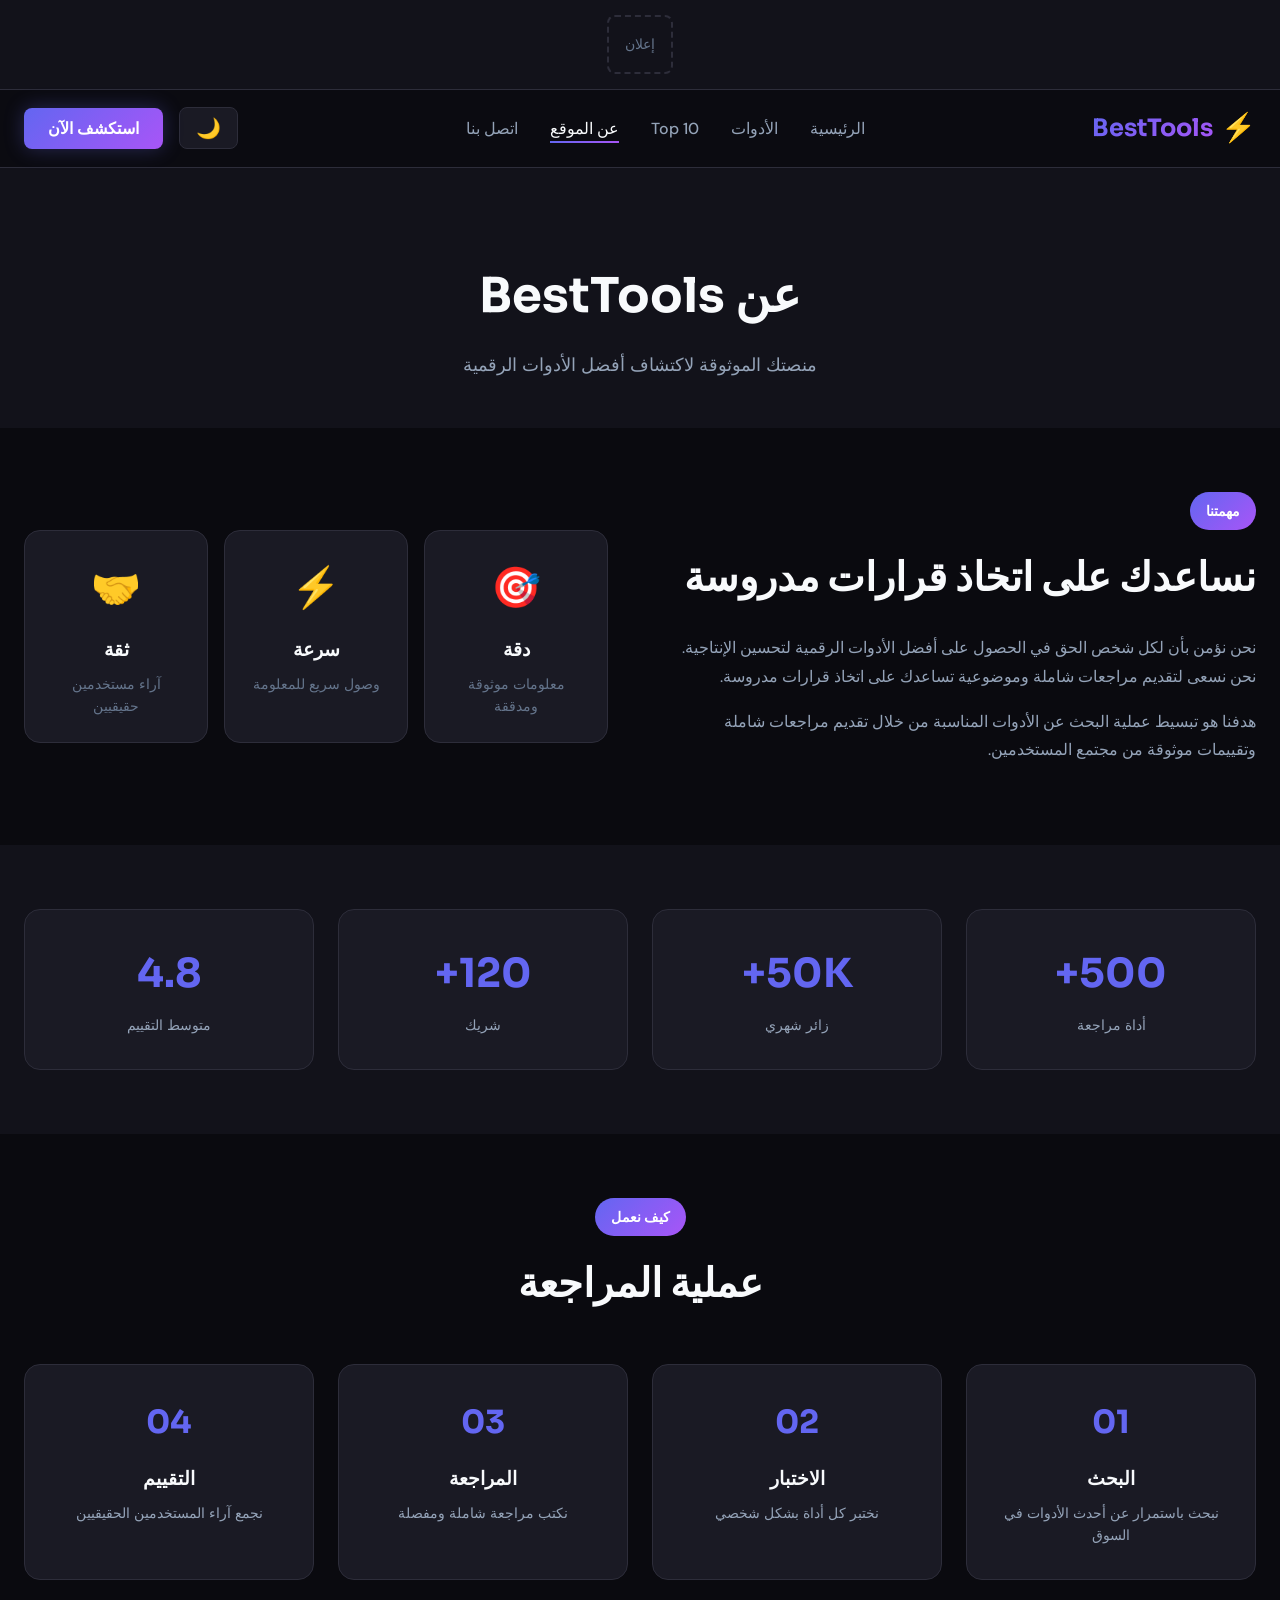
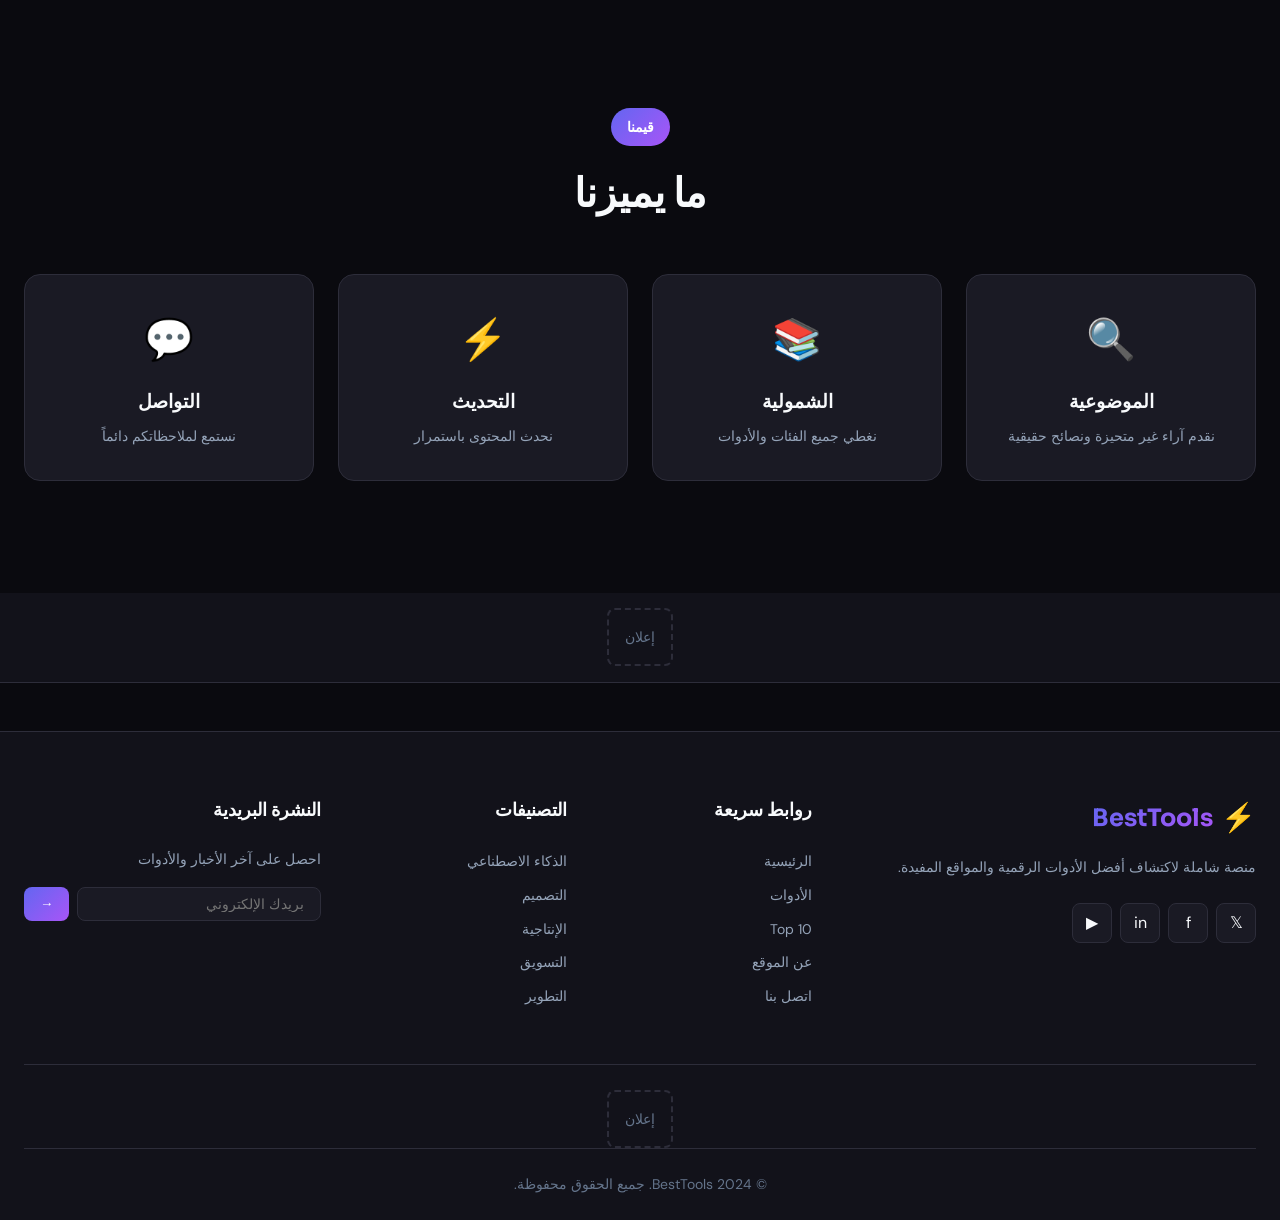
==== about.html @ 113d2a47 "Add files via upload" ====
<!DOCTYPE html>
<html lang="ar" dir="rtl">
<head>
    <meta charset="UTF-8">
    <meta name="viewport" content="width=device-width, initial-scale=1.0">
    <meta name="description" content="عن BestTools - منصتنا تساعدك على اكتشاف أفضل الأدوات الرقمية">
    <meta property="og:title" content="عن الموقع - BestTools">
    <meta property="og:description" content="تعرف على مهمتنا وكيف نساعدك في اختيار أفضل الأدوات">
    <meta property="og:type" content="website">
    <title>عن الموقع - BestTools</title>
    <link rel="preconnect" href="https://fonts.googleapis.com">
    <link rel="preconnect" href="https://fonts.gstatic.com" crossorigin>
    <link href="https://fonts.googleapis.com/css2?family=DM+Sans:wght@400;500;600;700&family=Sora:wght@400;500;600;700;800&display=swap" rel="stylesheet">
    <link rel="stylesheet" href="styles.css">
    <link rel="icon" href="data:image/svg+xml,<svg xmlns='http://www.w3.org/2000/svg' viewBox='0 0 100 100'><text y='.9em' font-size='90'>🛠️</text></svg>">
</head>
<body>
    <div class="ad-banner top-ad">
        <span class="ad-placeholder">إعلان</span>
    </div>

    <nav class="navbar" id="navbar">
        <div class="nav-container">
            <a href="index.html" class="logo">
                <span class="logo-icon">⚡</span>
                <span class="logo-text">BestTools</span>
            </a>
            
            <ul class="nav-links" id="navLinks">
                <li><a href="index.html" class="nav-link">الرئيسية</a></li>
                <li><a href="tools.html" class="nav-link">الأدوات</a></li>
                <li><a href="top10.html" class="nav-link">Top 10</a></li>
                <li><a href="about.html" class="nav-link active">عن الموقع</a></li>
                <li><a href="contact.html" class="nav-link">اتصل بنا</a></li>
            </ul>

            <div class="nav-actions">
                <button class="theme-toggle" id="themeToggle" aria-label="تبديل الوضع">
                    <span class="theme-icon">🌙</span>
                </button>
                <a href="tools.html" class="btn btn-primary nav-cta">استكشف الآن</a>
                <button class="mobile-menu-btn" id="mobileMenuBtn" aria-label="القائمة">
                    <span></span>
                    <span></span>
                    <span></span>
                </button>
            </div>
        </div>
    </nav>

    <main class="about-page">
        <section class="about-hero">
            <div class="container">
                <h1 class="page-title">عن BestTools</h1>
                <p class="page-desc">منصتك الموثوقة لاكتشاف أفضل الأدوات الرقمية</p>
            </div>
        </section>

        <section class="about-mission">
            <div class="container">
                <div class="mission-content">
                    <div class="mission-text fade-in">
                        <span class="section-tag">مهمتنا</span>
                        <h2>نساعدك على اتخاذ قرارات مدروسة</h2>
                        <p>نحن نؤمن بأن لكل شخص الحق في الحصول على أفضل الأدوات الرقمية لتحسين الإنتاجية. نحن نسعى لتقديم مراجعات شاملة وموضوعية تساعدك على اتخاذ قرارات مدروسة.</p>
                        <p>هدفنا هو تبسيط عملية البحث عن الأدوات المناسبة من خلال تقديم مراجعات شاملة وتقييمات موثوقة من مجتمع المستخدمين.</p>
                    </div>
                    <div class="mission-visual fade-in">
                        <div class="mission-card">
                            <div class="mission-icon">🎯</div>
                            <h3>دقة</h3>
                            <p>معلومات موثوقة ومدققة</p>
                        </div>
                        <div class="mission-card">
                            <div class="mission-icon">⚡</div>
                            <h3>سرعة</h3>
                            <p>وصول سريع للمعلومة</p>
                        </div>
                        <div class="mission-card">
                            <div class="mission-icon">🤝</div>
                            <h3>ثقة</h3>
                            <p>آراء مستخدمين حقيقيين</p>
                        </div>
                    </div>
                </div>
            </div>
        </section>

        <section class="about-stats">
            <div class="container">
                <div class="stats-grid">
                    <div class="stat-card fade-in">
                        <div class="stat-number">500+</div>
                        <div class="stat-label">أداة مراجعة</div>
                    </div>
                    <div class="stat-card fade-in">
                        <div class="stat-number">50K+</div>
                        <div class="stat-label">زائر شهري</div>
                    </div>
                    <div class="stat-card fade-in">
                        <div class="stat-number">120+</div>
                        <div class="stat-label">شريك</div>
                    </div>
                    <div class="stat-card fade-in">
                        <div class="stat-number">4.8</div>
                        <div class="stat-label">متوسط التقييم</div>
                    </div>
                </div>
            </div>
        </section>

        <section class="about-how">
            <div class="container">
                <div class="section-header">
                    <span class="section-tag">كيف نعمل</span>
                    <h2 class="section-title">عملية المراجعة</h2>
                </div>
                <div class="how-grid">
                    <div class="how-card fade-in">
                        <div class="step-number">01</div>
                        <h3>البحث</h3>
                        <p>نبحث باستمرار عن أحدث الأدوات في السوق</p>
                    </div>
                    <div class="how-card fade-in">
                        <div class="step-number">02</div>
                        <h3>الاختبار</h3>
                        <p>نختبر كل أداة بشكل شخصي</p>
                    </div>
                    <div class="how-card fade-in">
                        <div class="step-number">03</div>
                        <h3>المراجعة</h3>
                        <p>نكتب مراجعة شاملة ومفصلة</p>
                    </div>
                    <div class="how-card fade-in">
                        <div class="step-number">04</div>
                        <h3>التقييم</h3>
                        <p>نجمع آراء المستخدمين الحقيقيين</p>
                    </div>
                </div>
            </div>
        </section>

        <section class="about-values">
            <div class="container">
                <div class="section-header">
                    <span class="section-tag">قيمنا</span>
                    <h2 class="section-title">ما يميزنا</h2>
                </div>
                <div class="values-grid">
                    <div class="value-card fade-in">
                        <div class="value-icon">🔍</div>
                        <h3>الموضوعية</h3>
                        <p>نقدم آراء غير متحيزة ونصائح حقيقية</p>
                    </div>
                    <div class="value-card fade-in">
                        <div class="value-icon">📚</div>
                        <h3>الشمولية</h3>
                        <p>نغطي جميع الفئات والأدوات</p>
                    </div>
                    <div class="value-card fade-in">
                        <div class="value-icon">⚡</div>
                        <h3>التحديث</h3>
                        <p>نحدث المحتوى باستمرار</p>
                    </div>
                    <div class="value-card fade-in">
                        <div class="value-icon">💬</div>
                        <h3>التواصل</h3>
                        <p>نستمع لملاحظاتكم دائماً</p>
                    </div>
                </div>
            </div>
        </section>

        <div class="ad-banner middle-ad">
            <span class="ad-placeholder">إعلان</span>
        </div>
    </main>

    <footer class="footer">
        <div class="container">
            <div class="footer-grid">
                <div class="footer-col">
                    <a href="index.html" class="footer-logo">
                        <span class="logo-icon">⚡</span>
                        <span class="logo-text">BestTools</span>
                    </a>
                    <p class="footer-desc">منصة شاملة لاكتشاف أفضل الأدوات الرقمية والمواقع المفيدة.</p>
                    <div class="social-links">
                        <a href="#" class="social-link" aria-label="Twitter">𝕏</a>
                        <a href="#" class="social-link" aria-label="Facebook">f</a>
                        <a href="#" class="social-link" aria-label="LinkedIn">in</a>
                        <a href="#" class="social-link" aria-label="YouTube">▶</a>
                    </div>
                </div>
                <div class="footer-col">
                    <h4>روابط سريعة</h4>
                    <ul class="footer-links">
                        <li><a href="index.html">الرئيسية</a></li>
                        <li><a href="tools.html">الأدوات</a></li>
                        <li><a href="top10.html">Top 10</a></li>
                        <li><a href="about.html">عن الموقع</a></li>
                        <li><a href="contact.html">اتصل بنا</a></li>
                    </ul>
                </div>
                <div class="footer-col">
                    <h4>التصنيفات</h4>
                    <ul class="footer-links">
                        <li><a href="tools.html?category=ai">الذكاء الاصطناعي</a></li>
                        <li><a href="tools.html?category=design">التصميم</a></li>
                        <li><a href="tools.html?category=productivity">الإنتاجية</li>
                        <li><a href="tools.html?category=marketing">التسويق</a></li>
                        <li><a href="tools.html?category=development">التطوير</a></li>
                    </ul>
                </div>
                <div class="footer-col">
                    <h4>النشرة البريدية</h4>
                    <p class="footer-newsletter">احصل على آخر الأخبار والأدوات</p>
                    <form class="footer-form">
                        <input type="email" placeholder="بريدك الإلكتروني">
                        <button type="submit">→</button>
                    </form>
                </div>
            </div>
            <div class="footer-bottom">
                <div class="ad-banner footer-ad">
                    <span class="ad-placeholder">إعلان</span>
                </div>
                <p>© 2024 BestTools. جميع الحقوق محفوظة.</p>
            </div>
        </div>
    </footer>

    <script src="main.js"></script>
</body>
</html>
---- styles.css ----
/* ============================================
   BestTools - Professional CSS Styles
   Modern Dark/Light Mode Design
   ============================================ */

/* CSS Variables - Dark Mode (Default) */
:root {
    /* Colors */
    --bg-primary: #0a0a0f;
    --bg-secondary: #12121a;
    --bg-card: #1a1a24;
    --bg-card-hover: #22222e;
    --accent-primary: #6366f1;
    --accent-secondary: #818cf8;
    --accent-gradient: linear-gradient(135deg, #6366f1 0%, #a855f7 100%);
    --text-primary: #f8fafc;
    --text-secondary: #94a3b8;
    --text-muted: #64748b;
    --border-color: #2d2d3a;
    --success: #10b981;
    --warning: #f59e0b;
    --error: #ef4444;

    /* Shadows */
    --card-shadow: 0 4px 24px rgba(0, 0, 0, 0.3);
    --card-hover-shadow: 0 8px 32px rgba(99, 102, 241, 0.2);
    --glow: 0 0 20px rgba(99, 102, 241, 0.3);

    /* Typography */
    --font-heading: 'Sora', sans-serif;
    --font-body: 'DM Sans', sans-serif;

    /* Spacing */
    --space-xs: 4px;
    --space-sm: 8px;
    --space-md: 16px;
    --space-lg: 24px;
    --space-xl: 32px;
    --space-2xl: 48px;
    --space-3xl: 64px;

    /* Border Radius */
    --radius-sm: 8px;
    --radius-md: 12px;
    --radius-lg: 16px;
    --radius-xl: 20px;
    --radius-full: 50%;
}

/* Light Mode Variables */
[data-theme="light"] {
    --bg-primary: #ffffff;
    --bg-secondary: #f8fafc;
    --bg-card: #ffffff;
    --bg-card-hover: #f1f5f9;
    --text-primary: #0f172a;
    --text-secondary: #475569;
    --text-muted: #94a3b8;
    --border-color: #e2e8f0;
    --card-shadow: 0 4px 24px rgba(0, 0, 0, 0.08);
    --card-hover-shadow: 0 8px 32px rgba(99, 102, 241, 0.15);
}

/* Reset & Base */
*, *::before, *::after {
    box-sizing: border-box;
    margin: 0;
    padding: 0;
}

html {
    scroll-behavior: smooth;
}

body {
    font-family: var(--font-body);
    background-color: var(--bg-primary);
    color: var(--text-primary);
    line-height: 1.6;
    transition: background-color 0.3s ease, color 0.3s ease;
    overflow-x: hidden;
}

a {
    text-decoration: none;
    color: inherit;
}

ul {
    list-style: none;
}

img {
    max-width: 100%;
    height: auto;
    display: block;
}

/* Container */
.container {
    max-width: 1280px;
    margin: 0 auto;
    padding: 0 var(--space-lg);
}

/* Ad Banner Placeholder */
.ad-banner {
    background: var(--bg-secondary);
    border-bottom: 1px solid var(--border-color);
    display: flex;
    justify-content: center;
    align-items: center;
    min-height: 90px;
}

.ad-placeholder {
    color: var(--text-muted);
    font-size: 0.875rem;
    padding: var(--space-md);
    border: 2px dashed var(--border-color);
    border-radius: var(--radius-sm);
}

.top-ad {
    position: sticky;
    top: 0;
    z-index: 100;
}

.middle-ad {
    margin: var(--space-2xl) 0;
}

.footer-ad {
    margin-bottom: var(--space-lg);
    min-height: 60px;
}

/* ============================================
   Navigation
   ============================================ */
.navbar {
    position: fixed;
    top: 90px;
    left: 0;
    right: 0;
    z-index: 1000;
    background: rgba(10, 10, 15, 0.8);
    backdrop-filter: blur(12px);
    border-bottom: 1px solid var(--border-color);
    transition: all 0.3s ease;
}

[data-theme="light"] .navbar {
    background: rgba(255, 255, 255, 0.8);
}

.navbar.scrolled {
    top: 0;
    box-shadow: var(--card-shadow);
}

.nav-container {
    max-width: 1280px;
    margin: 0 auto;
    padding: var(--space-md) var(--space-lg);
    display: flex;
    justify-content: space-between;
    align-items: center;
}

.logo {
    display: flex;
    align-items: center;
    gap: var(--space-sm);
    font-family: var(--font-heading);
    font-weight: 700;
    font-size: 1.5rem;
}

.logo-icon {
    font-size: 1.75rem;
}

.logo-text {
    background: var(--accent-gradient);
    -webkit-background-clip: text;
    -webkit-text-fill-color: transparent;
    background-clip: text;
}

.nav-links {
    display: flex;
    gap: var(--space-xl);
}

.nav-link {
    font-weight: 500;
    color: var(--text-secondary);
    transition: color 0.3s ease;
    position: relative;
}

.nav-link::after {
    content: '';
    position: absolute;
    bottom: -4px;
    left: 0;
    width: 0;
    height: 2px;
    background: var(--accent-gradient);
    transition: width 0.3s ease;
}

.nav-link:hover,
.nav-link.active {
    color: var(--text-primary);
}

.nav-link:hover::after,
.nav-link.active::after {
    width: 100%;
}

.nav-actions {
    display: flex;
    align-items: center;
    gap: var(--space-md);
}

.theme-toggle {
    background: var(--bg-card);
    border: 1px solid var(--border-color);
    border-radius: var(--radius-sm);
    padding: var(--space-sm) var(--space-md);
    cursor: pointer;
    font-size: 1.25rem;
    transition: all 0.3s ease;
}

.theme-toggle:hover {
    background: var(--bg-card-hover);
    transform: scale(1.05);
}

.mobile-menu-btn {
    display: none;
    flex-direction: column;
    gap: 5px;
    background: none;
    border: none;
    cursor: pointer;
    padding: var(--space-sm);
}

.mobile-menu-btn span {
    width: 24px;
    height: 2px;
    background: var(--text-primary);
    transition: all 0.3s ease;
}

/* ============================================
   Buttons
   ============================================ */
.btn {
    display: inline-flex;
    align-items: center;
    justify-content: center;
    gap: var(--space-sm);
    padding: var(--space-md) var(--space-lg);
    border-radius: var(--radius-sm);
    font-weight: 600;
    font-family: var(--font-body);
    cursor: pointer;
    transition: all 0.3s ease;
    border: none;
    font-size: 1rem;
}

.btn-primary {
    background: var(--accent-gradient);
    color: white;
    box-shadow: var(--glow);
}

.btn-primary:hover {
    transform: translateY(-2px);
    filter: brightness(1.1);
}

.btn-outline {
    background: transparent;
    border: 2px solid var(--accent-primary);
    color: var(--accent-primary);
}

.btn-outline:hover {
    background: var(--accent-primary);
    color: white;
}

.btn-large {
    padding: var(--space-md) var(--space-2xl);
    font-size: 1.125rem;
}

.nav-cta {
    padding: var(--space-sm) var(--space-lg);
}

/* ============================================
   Hero Section
   ============================================ */
.hero {
    padding: calc(140px + var(--space-3xl)) 0 var(--space-3xl);
    position: relative;
    overflow: hidden;
}

.hero-bg {
    position: absolute;
    inset: 0;
    overflow: hidden;
    z-index: -1;
}

.hero-shape {
    position: absolute;
    border-radius: 50%;
    filter: blur(80px);
    opacity: 0.5;
    animation: float 20s ease-in-out infinite;
}

.shape-1 {
    width: 400px;
    height: 400px;
    background: var(--accent-primary);
    top: -100px;
    right: 10%;
    animation-delay: 0s;
}

.shape-2 {
    width: 300px;
    height: 300px;
    background: #a855f7;
    bottom: -50px;
    left: 20%;
    animation-delay: -5s;
}

.shape-3 {
    width: 250px;
    height: 250px;
    background: #06b6d4;
    top: 50%;
    right: 30%;
    animation-delay: -10s;
}

@keyframes float {
    0%, 100% { transform: translate(0, 0) scale(1); }
    25% { transform: translate(30px, -30px) scale(1.05); }
    50% { transform: translate(-20px, 20px) scale(0.95); }
    75% { transform: translate(20px, 30px) scale(1.02); }
}

.hero .container {
    display: grid;
    grid-template-columns: 1fr 1fr;
    gap: var(--space-3xl);
    align-items: center;
}

.hero-content {
    animation: fadeInUp 0.8s ease-out;
}

@keyframes fadeInUp {
    from {
        opacity: 0;
        transform: translateY(30px);
    }
    to {
        opacity: 1;
        transform: translateY(0);
    }
}

.hero-title {
    font-family: var(--font-heading);
    font-size: 3.5rem;
    font-weight: 800;
    line-height: 1.2;
    margin-bottom: var(--space-lg);
}

.gradient-text {
    background: var(--accent-gradient);
    -webkit-background-clip: text;
    -webkit-text-fill-color: transparent;
    background-clip: text;
}

.hero-desc {
    font-size: 1.25rem;
    color: var(--text-secondary);
    margin-bottom: var(--space-xl);
    max-width: 500px;
}

.hero-search {
    display: flex;
    gap: var(--space-sm);
    margin-bottom: var(--space-xl);
}

.search-input {
    flex: 1;
    padding: var(--space-md) var(--space-lg);
    border-radius: var(--radius-sm);
    border: 2px solid var(--border-color);
    background: var(--bg-card);
    color: var(--text-primary);
    font-size: 1rem;
    font-family: var(--font-body);
    transition: border-color 0.3s ease;
}

.search-input:focus {
    outline: none;
    border-color: var(--accent-primary);
}

.search-input::placeholder {
    color: var(--text-muted);
}

.search-btn {
    padding: var(--space-md) var(--space-lg);
    background: var(--accent-gradient);
    border: none;
    border-radius: var(--radius-sm);
    color: white;
    cursor: pointer;
    transition: all 0.3s ease;
}

.search-btn:hover {
    transform: scale(1.05);
    filter: brightness(1.1);
}

.hero-stats {
    display: flex;
    gap: var(--space-2xl);
}

.stat {
    text-align: center;
}

.stat-number {
    display: block;
    font-family: var(--font-heading);
    font-size: 2rem;
    font-weight: 700;
    color: var(--accent-primary);
}

.stat-label {
    font-size: 0.875rem;
    color: var(--text-muted);
}

.hero-visual {
    display: flex;
    flex-direction: column;
    gap: var(--space-lg);
    animation: fadeInUp 0.8s ease-out 0.2s both;
}

.hero-card {
    display: flex;
    align-items: center;
    gap: var(--space-lg);
    padding: var(--space-lg);
    background: var(--bg-card);
    border: 1px solid var(--border-color);
    border-radius: var(--radius-lg);
    transition: all 0.3s ease;
    cursor: pointer;
}

.hero-card:hover {
    transform: translateX(-10px);
    border-color: var(--accent-primary);
    box-shadow: var(--card-hover-shadow);
}

.hero-card-icon {
    font-size: 2.5rem;
    width: 60px;
    height: 60px;
    display: flex;
    align-items: center;
    justify-content: center;
    background: var(--accent-gradient);
    border-radius: var(--radius-md);
}

.hero-card-text h3 {
    font-family: var(--font-heading);
    font-size: 1.25rem;
    margin-bottom: var(--space-xs);
}

.hero-card-text p {
    color: var(--text-muted);
    font-size: 0.875rem;
}

.card-2 { margin-right: var(--space-2xl); }
.card-3 { margin-right: var(--space-xl); }

/* ============================================
   Sections
   ============================================ */
.section {
    padding: var(--space-3xl) 0;
}

.section-header {
    text-align: center;
    margin-bottom: var(--space-2xl);
}

.section-tag {
    display: inline-block;
    padding: var(--space-sm) var(--space-md);
    background: var(--accent-gradient);
    color: white;
    font-size: 0.875rem;
    font-weight: 600;
    border-radius: var(--radius-xl);
    margin-bottom: var(--space-md);
}

.section-title {
    font-family: var(--font-heading);
    font-size: 2.5rem;
    font-weight: 700;
    margin-bottom: var(--space-md);
}

.section-desc {
    color: var(--text-secondary);
    font-size: 1.125rem;
    max-width: 600px;
    margin: 0 auto;
}

.section-cta {
    text-align: center;
    margin-top: var(--space-2xl);
}

/* ============================================
   Tools Grid
   ============================================ */
.tools-grid {
    display: grid;
    grid-template-columns: repeat(auto-fill, minmax(320px, 1fr));
    gap: var(--space-lg);
}

.tool-card {
    background: var(--bg-card);
    border: 1px solid var(--border-color);
    border-radius: var(--radius-lg);
    overflow: hidden;
    transition: all 0.3s ease;
    cursor: pointer;
    position: relative;
}

.tool-card::before {
    content: '';
    position: absolute;
    inset: 0;
    background: var(--accent-gradient);
    opacity: 0;
    transition: opacity 0.3s ease;
    z-index: 0;
}

.tool-card:hover {
    transform: translateY(-8px);
    border-color: var(--accent-primary);
    box-shadow: var(--card-hover-shadow);
}

.tool-card:hover::before {
    opacity: 0.05;
}

.tool-card-image {
    height: 180px;
    background: var(--bg-secondary);
    display: flex;
    align-items: center;
    justify-content: center;
    position: relative;
    z-index: 1;
    overflow: hidden;
}

.tool-card-image img {
    width: 100%;
    height: 100%;
    object-fit: cover;
    transition: transform 0.3s ease;
}

.tool-card:hover .tool-card-image img {
    transform: scale(1.05);
}

.tool-card-icon {
    font-size: 4rem;
}

.tool-card-content {
    padding: var(--space-lg);
    position: relative;
    z-index: 1;
}

.tool-card-category {
    display: inline-block;
    padding: var(--space-xs) var(--space-sm);
    background: var(--bg-secondary);
    color: var(--accent-secondary);
    font-size: 0.75rem;
    font-weight: 600;
    border-radius: var(--radius-xl);
    margin-bottom: var(--space-sm);
}

.tool-card-title {
    font-family: var(--font-heading);
    font-size: 1.25rem;
    font-weight: 600;
    margin-bottom: var(--space-sm);
}

.tool-card-desc {
    color: var(--text-secondary);
    font-size: 0.875rem;
    margin-bottom: var(--space-md);
    display: -webkit-box;
    -webkit-line-clamp: 2;
    -webkit-box-orient: vertical;
    overflow: hidden;
}

.tool-card-footer {
    display: flex;
    justify-content: space-between;
    align-items: center;
}

.tool-card-rating {
    display: flex;
    align-items: center;
    gap: var(--space-xs);
}

.stars {
    color: #fbbf24;
    font-size: 0.875rem;
}

.rating-value {
    font-weight: 600;
    color: var(--text-primary);
}

.rating-count {
    color: var(--text-muted);
    font-size: 0.75rem;
}

.tool-card-btn {
    padding: var(--space-sm) var(--space-lg);
    background: var(--accent-gradient);
    color: white;
    border: none;
    border-radius: var(--radius-sm);
    font-weight: 600;
    font-size: 0.875rem;
    cursor: pointer;
    transition: all 0.3s ease;
}

.tool-card-btn:hover {
    transform: scale(1.05);
    filter: brightness(1.1);
}

/* ============================================
   Categories Section
   ============================================ */
.categories-section {
    background: var(--bg-secondary);
}

.categories-grid {
    display: grid;
    grid-template-columns: repeat(auto-fit, minmax(180px, 1fr));
    gap: var(--space-lg);
}

.category-card {
    background: var(--bg-card);
    border: 1px solid var(--border-color);
    border-radius: var(--radius-lg);
    padding: var(--space-xl);
    text-align: center;
    transition: all 0.3s ease;
    cursor: pointer;
}

.category-card:hover {
    transform: translateY(-5px);
    border-color: var(--accent-primary);
    box-shadow: var(--card-hover-shadow);
}

.category-icon {
    font-size: 2.5rem;
    margin-bottom: var(--space-md);
}

.category-card h3 {
    font-family: var(--font-heading);
    font-size: 1.125rem;
    margin-bottom: var(--space-sm);
}

.category-count {
    color: var(--text-muted);
    font-size: 0.875rem;
}

/* ============================================
   Why Section
   ============================================ */
.why-grid {
    display: grid;
    grid-template-columns: repeat(auto-fit, minmax(250px, 1fr));
    gap: var(--space-lg);
}

.why-card {
    background: var(--bg-card);
    border: 1px solid var(--border-color);
    border-radius: var(--radius-lg);
    padding: var(--space-xl);
    text-align: center;
    transition: all 0.3s ease;
}

.why-card:hover {
    transform: translateY(-5px);
    border-color: var(--accent-primary);
}

.why-icon {
    font-size: 3rem;
    margin-bottom: var(--space-md);
}

.why-card h3 {
    font-family: var(--font-heading);
    font-size: 1.25rem;
    margin-bottom: var(--space-sm);
}

.why-card p {
    color: var(--text-secondary);
    font-size: 0.875rem;
}

/* ============================================
   Newsletter
   ============================================ */
.newsletter-section {
    background: var(--bg-secondary);
}

.newsletter-box {
    background: var(--accent-gradient);
    border-radius: var(--radius-lg);
    padding: var(--space-2xl);
    display: flex;
    justify-content: space-between;
    align-items: center;
    gap: var(--space-xl);
}

.newsletter-content h2 {
    font-family: var(--font-heading);
    font-size: 1.75rem;
    margin-bottom: var(--space-sm);
}

.newsletter-content p {
    opacity: 0.9;
}

.newsletter-form {
    display: flex;
    gap: var(--space-sm);
}

.newsletter-form input {
    padding: var(--space-md) var(--space-lg);
    border: none;
    border-radius: var(--radius-sm);
    background: white;
    color: var(--text-primary);
    font-size: 1rem;
    min-width: 250px;
}

.newsletter-form .btn-primary {
    background: var(--bg-primary);
    color: var(--text-primary);
}

/* ============================================
   Footer
   ============================================ */
.footer {
    background: var(--bg-secondary);
    padding: var(--space-3xl) 0 var(--space-lg);
    border-top: 1px solid var(--border-color);
}

.footer-grid {
    display: grid;
    grid-template-columns: 2fr 1fr 1fr 1.5fr;
    gap: var(--space-2xl);
    margin-bottom: var(--space-2xl);
}

.footer-logo {
    display: flex;
    align-items: center;
    gap: var(--space-sm);
    font-family: var(--font-heading);
    font-weight: 700;
    font-size: 1.5rem;
    margin-bottom: var(--space-md);
}

.footer-desc {
    color: var(--text-secondary);
    font-size: 0.875rem;
    margin-bottom: var(--space-lg);
}

.social-links {
    display: flex;
    gap: var(--space-sm);
}

.social-link {
    width: 40px;
    height: 40px;
    display: flex;
    align-items: center;
    justify-content: center;
    background: var(--bg-card);
    border: 1px solid var(--border-color);
    border-radius: var(--radius-sm);
    font-size: 1rem;
    transition: all 0.3s ease;
}

.social-link:hover {
    background: var(--accent-primary);
    border-color: var(--accent-primary);
    color: white;
}

.footer-col h4 {
    font-family: var(--font-heading);
    font-size: 1.125rem;
    margin-bottom: var(--space-lg);
}

.footer-links li {
    margin-bottom: var(--space-sm);
}

.footer-links a {
    color: var(--text-secondary);
    font-size: 0.875rem;
    transition: color 0.3s ease;
}

.footer-links a:hover {
    color: var(--accent-primary);
}

.footer-newsletter {
    color: var(--text-secondary);
    font-size: 0.875rem;
    margin-bottom: var(--space-md);
}

.footer-form {
    display: flex;
    gap: var(--space-sm);
}

.footer-form input {
    flex: 1;
    padding: var(--space-sm) var(--space-md);
    background: var(--bg-card);
    border: 1px solid var(--border-color);
    border-radius: var(--radius-sm);
    color: var(--text-primary);
    font-size: 0.875rem;
}

.footer-form button {
    padding: var(--space-sm) var(--space-md);
    background: var(--accent-gradient);
    border: none;
    border-radius: var(--radius-sm);
    color: white;
    cursor: pointer;
    transition: all 0.3s ease;
}

.footer-form button:hover {
    transform: scale(1.05);
}

.footer-bottom {
    text-align: center;
    padding-top: var(--space-lg);
    border-top: 1px solid var(--border-color);
}

.footer-bottom p {
    color: var(--text-muted);
    font-size: 0.875rem;
}

/* ============================================
   Page Header
   ============================================ */
.page-header-section {
    padding: calc(140px + var(--space-2xl)) 0 var(--space-2xl);
    text-align: center;
    background: var(--bg-secondary);
}

.page-title {
    font-family: var(--font-heading);
    font-size: 3rem;
    font-weight: 700;
    margin-bottom: var(--space-md);
}

.page-desc {
    color: var(--text-secondary);
    font-size: 1.125rem;
    max-width: 600px;
    margin: 0 auto;
}

/* ============================================
   Tools Page
   ============================================ */
.tools-page-section {
    padding: var(--space-2xl) 0;
}

.tools-filter-bar {
    display: flex;
    justify-content: space-between;
    align-items: center;
    gap: var(--space-lg);
    margin-bottom: var(--space-xl);
    flex-wrap: wrap;
}

.category-tabs {
    display: flex;
    gap: var(--space-sm);
    flex-wrap: wrap;
}

.category-tab {
    padding: var(--space-sm) var(--space-md);
    background: var(--bg-card);
    border: 1px solid var(--border-color);
    border-radius: var(--radius-xl);
    color: var(--text-secondary);
    cursor: pointer;
    transition: all 0.3s ease;
    font-size: 0.875rem;
}

.category-tab:hover,
.category-tab.active {
    background: var(--accent-gradient);
    border-color: transparent;
    color: white;
}

.search-box {
    display: flex;
    gap: var(--space-sm);
}

.search-box .search-input {
    min-width: 250px;
}

.tools-count {
    margin-bottom: var(--space-lg);
    color: var(--text-muted);
    font-size: 0.875rem;
}

.load-more-container {
    text-align: center;
    margin-top: var(--space-2xl);
}

/* ============================================
   Tool Detail Page
   ============================================ */
.tool-detail-page {
    padding: calc(120px + var(--space-xl)) 0 var(--space-2xl);
}

.breadcrumb {
    display: flex;
    align-items: center;
    gap: var(--space-sm);
    margin-bottom: var(--space-xl);
    font-size: 0.875rem;
}

.breadcrumb a {
    color: var(--text-muted);
    transition: color 0.3s ease;
}

.breadcrumb a:hover {
    color: var(--accent-primary);
}

.breadcrumb span {
    color: var(--text-muted);
}

.breadcrumb .current {
    color: var(--text-primary);
}

.tool-hero {
    display: grid;
    grid-template-columns: auto 1fr;
    gap: var(--space-2xl);
    align-items: center;
    margin-bottom: var(--space-2xl);
}

.tool-logo-section {
    text-align: center;
}

.tool-logo {
    width: 150px;
    height: 150px;
    background: var(--bg-card);
    border: 1px solid var(--border-color);
    border-radius: var(--radius-lg);
    display: flex;
    align-items: center;
    justify-content: center;
    margin-bottom: var(--space-md);
    padding: var(--space-lg);
}

.tool-logo img {
    width: 100px;
    height: 100px;
    object-fit: contain;
}

.tool-category-tag {
    display: inline-block;
    padding: var(--space-sm) var(--space-md);
    background: var(--bg-card);
    border-radius: var(--radius-xl);
    font-size: 0.875rem;
}

.tool-info .tool-title {
    font-family: var(--font-heading);
    font-size: 2.5rem;
    font-weight: 700;
    margin-bottom: var(--space-md);
}

.tool-short-desc {
    color: var(--text-secondary);
    font-size: 1.125rem;
    margin-bottom: var(--space-lg);
}

.tool-meta {
    display: flex;
    gap: var(--space-xl);
    align-items: center;
    margin-bottom: var(--space-xl);
}

.tool-rating {
    display: flex;
    align-items: center;
    gap: var(--space-sm);
}

.rating-value {
    font-weight: 700;
    font-size: 1.125rem;
}

.tool-pricing {
    display: flex;
    gap: var(--space-md);
}

.price-free {
    color: var(--success);
    font-weight: 600;
}

.price-pro {
    color: var(--accent-primary);
    font-weight: 600;
}

.tool-cta {
    display: inline-flex;
    gap: var(--space-sm);
}

.tool-content {
    display: grid;
    grid-template-columns: 1fr 300px;
    gap: var(--space-2xl);
}

.content-main section {
    margin-bottom: var(--space-2xl);
}

.content-main h2 {
    font-family: var(--font-heading);
    font-size: 1.75rem;
    margin-bottom: var(--space-lg);
}

.content-main p {
    color: var(--text-secondary);
    line-height: 1.8;
    margin-bottom: var(--space-md);
}

.features-list,
.cons-list {
    display: grid;
    gap: var(--space-md);
}

.features-list li,
.cons-list li {
    padding: var(--space-md);
    background: var(--bg-card);
    border-radius: var(--radius-sm);
    font-size: 1rem;
}

.pricing-cards {
    display: grid;
    grid-template-columns: repeat(auto-fit, minmax(200px, 1fr));
    gap: var(--space-lg);
}

.pricing-card {
    background: var(--bg-card);
    border: 1px solid var(--border-color);
    border-radius: var(--radius-lg);
    padding: var(--space-xl);
    text-align: center;
    position: relative;
}

.pricing-card.featured {
    border-color: var(--accent-primary);
    transform: scale(1.05);
}

.popular-badge {
    position: absolute;
    top: -12px;
    left: 50%;
    transform: translateX(-50%);
    padding: var(--space-xs) var(--space-md);
    background: var(--accent-gradient);
    color: white;
    font-size: 0.75rem;
    font-weight: 600;
    border-radius: var(--radius-xl);
}

.pricing-card h3 {
    font-family: var(--font-heading);
    font-size: 1.25rem;
    margin-bottom: var(--space-md);
}

.pricing-card .price {
    font-family: var(--font-heading);
    font-size: 2.5rem;
    font-weight: 700;
    color: var(--accent-primary);
    margin-bottom: var(--space-md);
}

.pricing-card .price span {
    font-size: 1rem;
    color: var(--text-muted);
}

.pricing-card ul {
    margin-bottom: var(--space-lg);
}

.pricing-card li {
    color: var(--text-secondary);
    padding: var(--space-sm) 0;
    border-bottom: 1px solid var(--border-color);
}

.content-sidebar {
    position: sticky;
    top: 140px;
    height: fit-content;
}

.sidebar-widget {
    background: var(--bg-card);
    border: 1px solid var(--border-color);
    border-radius: var(--radius-lg);
    padding: var(--space-lg);
    margin-bottom: var(--space-lg);
}

.sidebar-widget h4 {
    font-family: var(--font-heading);
    font-size: 1rem;
    margin-bottom: var(--space-md);
}

.quick-info li {
    display: flex;
    justify-content: space-between;
    padding: var(--space-sm) 0;
    border-bottom: 1px solid var(--border-color);
}

.quick-info .label {
    color: var(--text-muted);
    font-size: 0.875rem;
}

.quick-info .value {
    font-weight: 600;
    font-size: 0.875rem;
}

.ad-widget {
    min-height: 250px;
    display: flex;
    align-items: center;
    justify-content: center;
}

.tags-list {
    display: flex;
    flex-wrap: wrap;
    gap: var(--space-sm);
}

.tag {
    padding: var(--space-xs) var(--space-sm);
    background: var(--bg-secondary);
    border-radius: var(--radius-xl);
    font-size: 0.75rem;
    color: var(--text-secondary);
}

.related-tools {
    margin-top: var(--space-2xl);
}

.related-tools h2 {
    font-family: var(--font-heading);
    font-size: 1.75rem;
    margin-bottom: var(--space-lg);
}

/* ============================================
   Top 10 Page
   ============================================ */
.top10-header {
    background: var(--bg-secondary);
    position: relative;
}

.top10-badge {
    font-size: 4rem;
    margin-bottom: var(--space-md);
    animation: pulse 2s ease-in-out infinite;
}

@keyframes pulse {
    0%, 100% { transform: scale(1); }
    50% { transform: scale(1.1); }
}

.top10-list {
    display: flex;
    flex-direction: column;
    gap: var(--space-lg);
}

.top10-item {
    display: grid;
    grid-template-columns: 80px auto 1fr auto;
    gap: var(--space-xl);
    align-items: center;
    background: var(--bg-card);
    border: 1px solid var(--border-color);
    border-radius: var(--radius-lg);
    padding: var(--space-xl);
    transition: all 0.3s ease;
    cursor: pointer;
}

.top10-item:hover {
    border-color: var(--accent-primary);
    transform: translateX(10px);
    box-shadow: var(--card-hover-shadow);
}

.top10-item.gold {
    border-color: #fbbf24;
    background: linear-gradient(135deg, var(--bg-card) 0%, rgba(251, 191, 36, 0.1) 100%);
}

.top10-item.silver {
    border-color: #94a3b8;
}

.top10-item.bronze {
    border-color: #cd7f32;
}

.top10-rank {
    font-family: var(--font-heading);
    font-size: 2.5rem;
    font-weight: 800;
    text-align: center;
}

.gold .top10-rank { color: #fbbf24; }
.silver .top10-rank { color: #94a3b8; }
.bronze .top10-rank { color: #cd7f32; }

.top10-logo {
    width: 80px;
    height: 80px;
    background: var(--bg-secondary);
    border-radius: var(--radius-md);
    display: flex;
    align-items: center;
    justify-content: center;
    font-size: 2.5rem;
}

.top10-info h3 {
    font-family: var(--font-heading);
    font-size: 1.5rem;
    margin-bottom: var(--space-sm);
}

.top10-info p {
    color: var(--text-secondary);
    font-size: 0.875rem;
}

.top10-meta {
    display: flex;
    gap: var(--space-lg);
    align-items: center;
}

.top10-rating {
    display: flex;
    align-items: center;
    gap: var(--space-sm);
}

.top10-cta {
    padding: var(--space-md) var(--space-xl);
}

/* ============================================
   About Page
   ============================================ */
.about-hero {
    padding: calc(120px + var(--space-2xl)) 0 var(--space-2xl);
    text-align: center;
    background: var(--bg-secondary);
}

.about-mission {
    padding: var(--space-3xl) 0;
}

.mission-content {
    display: grid;
    grid-template-columns: 1fr 1fr;
    gap: var(--space-3xl);
    align-items: center;
}

.mission-text h2 {
    font-family: var(--font-heading);
    font-size: 2.5rem;
    margin-bottom: var(--space-lg);
}

.mission-text p {
    color: var(--text-secondary);
    margin-bottom: var(--space-md);
    line-height: 1.8;
}

.mission-visual {
    display: grid;
    grid-template-columns: repeat(3, 1fr);
    gap: var(--space-md);
}

.mission-card {
    background: var(--bg-card);
    border: 1px solid var(--border-color);
    border-radius: var(--radius-lg);
    padding: var(--space-lg);
    text-align: center;
    transition: all 0.3s ease;
}

.mission-card:hover {
    transform: translateY(-5px);
    border-color: var(--accent-primary);
}

.mission-icon {
    font-size: 2.5rem;
    margin-bottom: var(--space-md);
}

.mission-card h3 {
    font-family: var(--font-heading);
    margin-bottom: var(--space-sm);
}

.mission-card p {
    color: var(--text-muted);
    font-size: 0.875rem;
}

.about-stats {
    padding: var(--space-3xl) 0;
    background: var(--bg-secondary);
}

.stats-grid {
    display: grid;
    grid-template-columns: repeat(4, 1fr);
    gap: var(--space-lg);
}

.stat-card {
    background: var(--bg-card);
    border: 1px solid var(--border-color);
    border-radius: var(--radius-lg);
    padding: var(--space-xl);
    text-align: center;
    transition: all 0.3s ease;
}

.stat-card:hover {
    border-color: var(--accent-primary);
    transform: translateY(-5px);
}

.stat-card .stat-number {
    font-family: var(--font-heading);
    font-size: 2.5rem;
    font-weight: 700;
    color: var(--accent-primary);
    margin-bottom: var(--space-sm);
}

.stat-card .stat-label {
    color: var(--text-secondary);
}

.about-how,
.about-values {
    padding: var(--space-3xl) 0;
}

.how-grid,
.values-grid {
    display: grid;
    grid-template-columns: repeat(4, 1fr);
    gap: var(--space-lg);
}

.how-card,
.value-card {
    background: var(--bg-card);
    border: 1px solid var(--border-color);
    border-radius: var(--radius-lg);
    padding: var(--space-xl);
    text-align: center;
    transition: all 0.3s ease;
}

.how-card:hover,
.value-card:hover {
    border-color: var(--accent-primary);
    transform: translateY(-5px);
}

.step-number {
    font-family: var(--font-heading);
    font-size: 2rem;
    font-weight: 700;
    color: var(--accent-primary);
    margin-bottom: var(--space-md);
}

.how-card h3,
.value-card h3 {
    font-family: var(--font-heading);
    margin-bottom: var(--space-sm);
}

.how-card p,
.value-card p {
    color: var(--text-secondary);
    font-size: 0.875rem;
}

.value-icon {
    font-size: 2.5rem;
    margin-bottom: var(--space-md);
}

/* ============================================
   Contact Page
   ============================================ */
.contact-content {
    padding: var(--space-2xl) 0;
}

.contact-grid {
    display: grid;
    grid-template-columns: 1fr 1.5fr;
    gap: var(--space-2xl);
    margin-bottom: var(--space-3xl);
}

.contact-info {
    display: flex;
    flex-direction: column;
    gap: var(--space-lg);
}

.contact-card {
    background: var(--bg-card);
    border: 1px solid var(--border-color);
    border-radius: var(--radius-lg);
    padding: var(--space-xl);
    text-align: center;
    transition: all 0.3s ease;
}

.contact-card:hover {
    border-color: var(--accent-primary);
}

.contact-icon {
    font-size: 2.5rem;
    margin-bottom: var(--space-md);
}

.contact-card h3 {
    font-family: var(--font-heading);
    margin-bottom: var(--space-sm);
}

.contact-card p {
    color: var(--text-secondary);
    margin-bottom: var(--space-md);
}

.contact-card a {
    color: var(--accent-primary);
    font-weight: 600;
}

.contact-card .social-links {
    justify-content: center;
}

.contact-form-section {
    background: var(--bg-card);
    border: 1px solid var(--border-color);
    border-radius: var(--radius-lg);
    padding: var(--space-xl);
}

.contact-form .form-group {
    margin-bottom: var(--space-lg);
}

.contact-form label {
    display: block;
    font-weight: 600;
    margin-bottom: var(--space-sm);
    color: var(--text-primary);
}

.contact-form input,
.contact-form select,
.contact-form textarea {
    width: 100%;
    padding: var(--space-md);
    background: var(--bg-secondary);
    border: 1px solid var(--border-color);
    border-radius: var(--radius-sm);
    color: var(--text-primary);
    font-size: 1rem;
    font-family: var(--font-body);
    transition: border-color 0.3s ease;
}

.contact-form input:focus,
.contact-form select:focus,
.contact-form textarea:focus {
    outline: none;
    border-color: var(--accent-primary);
}

.contact-form textarea {
    resize: vertical;
    min-height: 120px;
}

.faq-section {
    margin-top: var(--space-2xl);
}

.faq-section h2 {
    font-family: var(--font-heading);
    font-size: 2rem;
    margin-bottom: var(--space-xl);
    text-align: center;
}

.faq-grid {
    display: grid;
    grid-template-columns: repeat(2, 1fr);
    gap: var(--space-lg);
}

.faq-item {
    background: var(--bg-card);
    border: 1px solid var(--border-color);
    border-radius: var(--radius-lg);
    padding: var(--space-xl);
    transition: all 0.3s ease;
}

.faq-item:hover {
    border-color: var(--accent-primary);
}

.faq-item h3 {
    font-family: var(--font-heading);
    font-size: 1.125rem;
    margin-bottom: var(--space-sm);
}

.faq-item p {
    color: var(--text-secondary);
    font-size: 0.875rem;
}

/* ============================================
   Animations
   ============================================ */
.fade-in {
    opacity: 0;
    transform: translateY(20px);
    transition: opacity 0.6s ease, transform 0.6s ease;
}

.fade-in.visible {
    opacity: 1;
    transform: translateY(0);
}

/* ============================================
   Responsive Design
   ============================================ */
@media (max-width: 1024px) {
    .hero .container {
        grid-template-columns: 1fr;
    }

    .hero-visual {
        display: none;
    }

    .footer-grid {
        grid-template-columns: repeat(2, 1fr);
    }

    .tool-content {
        grid-template-columns: 1fr;
    }

    .content-sidebar {
        position: static;
    }

    .mission-content {
        grid-template-columns: 1fr;
    }

    .mission-visual {
        grid-template-columns: repeat(3, 1fr);
    }

    .stats-grid {
        grid-template-columns: repeat(2, 1fr);
    }

    .how-grid,
    .values-grid {
        grid-template-columns: repeat(2, 1fr);
    }

    .contact-grid {
        grid-template-columns: 1fr;
    }
}

@media (max-width: 768px) {
    .nav-links {
        display: none;
        position: absolute;
        top: 100%;
        left: 0;
        right: 0;
        background: var(--bg-primary);
        flex-direction: column;
        padding: var(--space-lg);
        border-bottom: 1px solid var(--border-color);
    }

    .nav-links.active {
        display: flex;
    }

    .mobile-menu-btn {
        display: flex;
    }

    .hero-title {
        font-size: 2.5rem;
    }

    .hero-stats {
        flex-wrap: wrap;
        justify-content: center;
    }

    .newsletter-box {
        flex-direction: column;
        text-align: center;
    }

    .newsletter-form {
        flex-direction: column;
        width: 100%;
    }

    .newsletter-form input {
        min-width: auto;
    }

    .footer-grid {
        grid-template-columns: 1fr;
    }

    .tools-filter-bar {
        flex-direction: column;
        align-items: stretch;
    }

    .category-tabs {
        justify-content: center;
    }

    .search-box {
        width: 100%;
    }

    .search-box .search-input {
        flex: 1;
        min-width: auto;
    }

    .tool-hero {
        grid-template-columns: 1fr;
        text-align: center;
    }

    .tool-meta {
        flex-direction: column;
        gap: var(--space-md);
    }

    .top10-item {
        grid-template-columns: 60px 1fr;
    }

    .top10-logo,
    .top10-meta {
        display: none;
    }

    .pricing-cards {
        grid-template-columns: 1fr;
    }

    .pricing-card.featured {
        transform: scale(1);
    }

    .faq-grid {
        grid-template-columns: 1fr;
    }

    .how-grid,
    .values-grid {
        grid-template-columns: 1fr;
    }

    .stats-grid {
        grid-template-columns: 1fr;
    }
}

@media (max-width: 480px) {
    .container {
        padding: 0 var(--space-md);
    }

    .hero-title {
        font-size: 2rem;
    }

    .page-title {
        font-size: 2rem;
    }

    .section-title {
        font-size: 1.75rem;
    }

    .tools-grid {
        grid-template-columns: 1fr;
    }

    .category-tabs {
        overflow-x: auto;
        flex-wrap: nowrap;
        justify-content: flex-start;
        padding-bottom: var(--space-sm);
    }

    .category-tab {
        white-space: nowrap;
    }
}
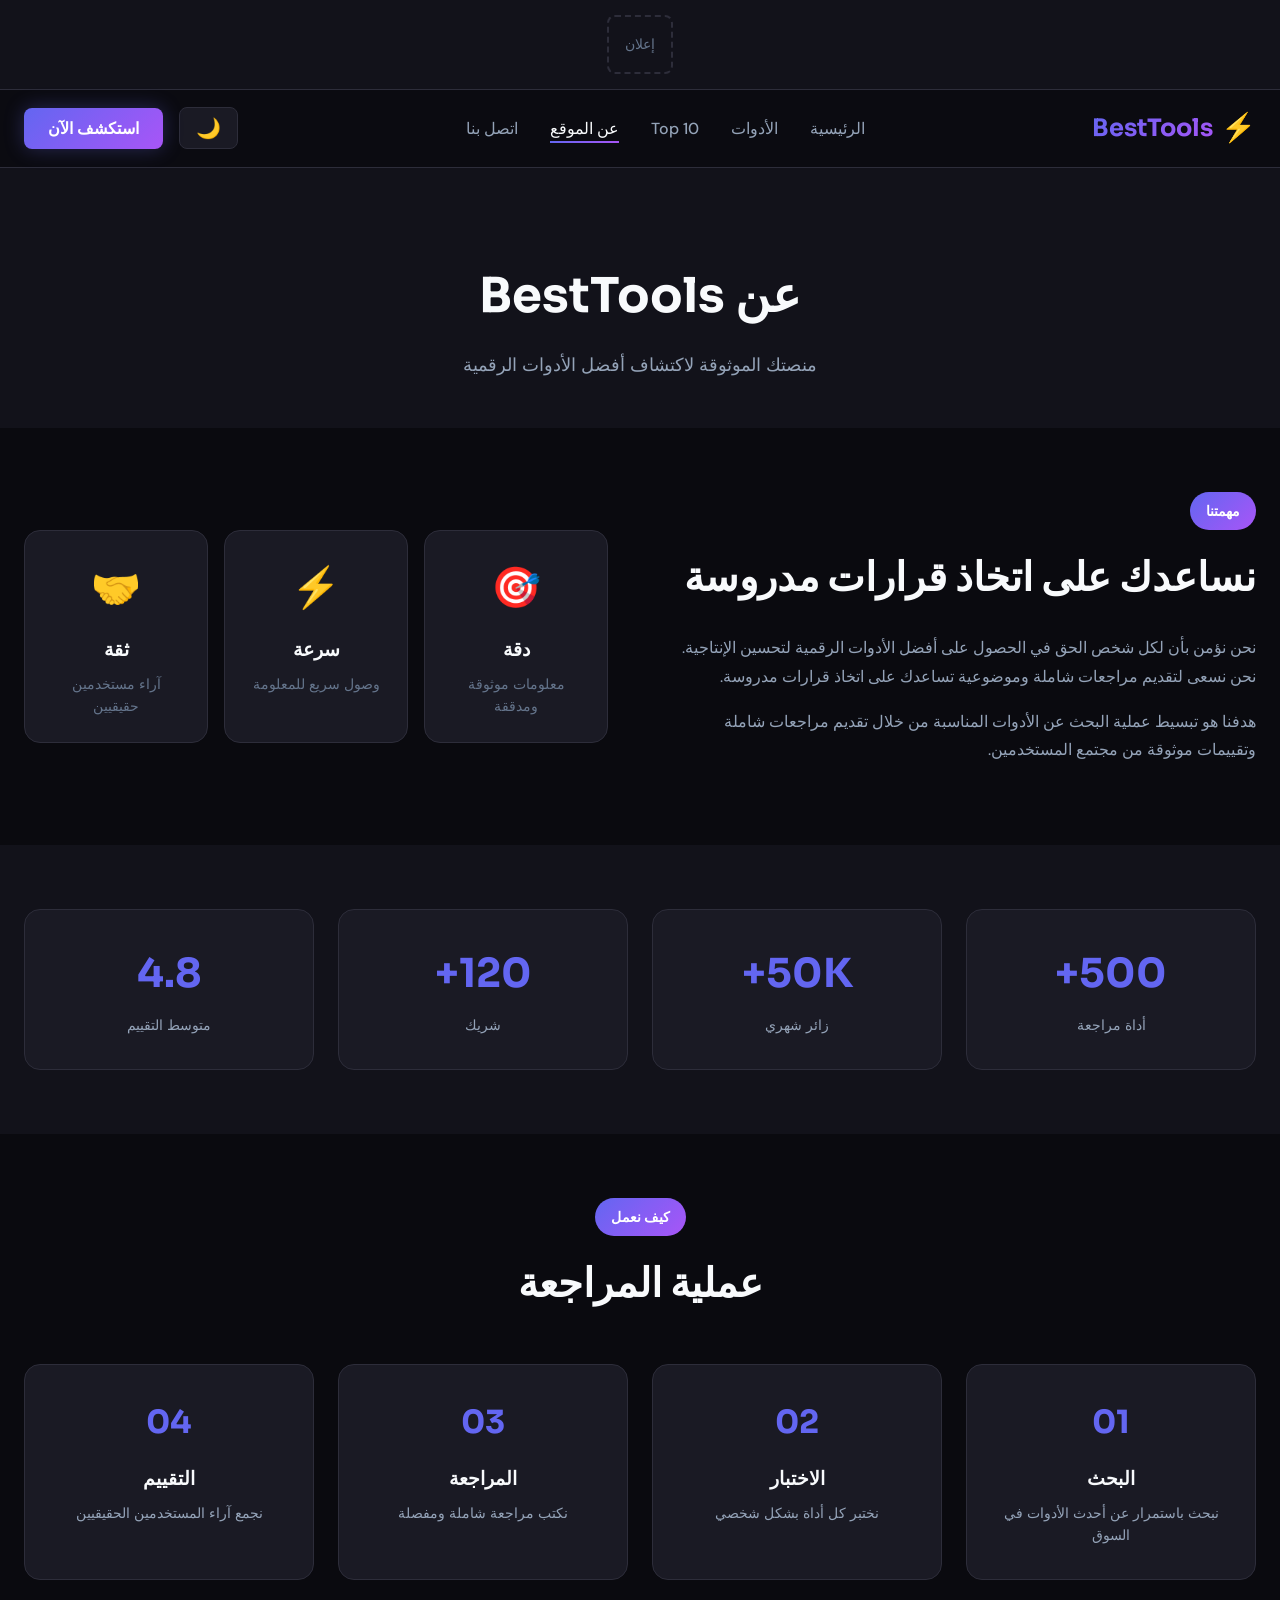
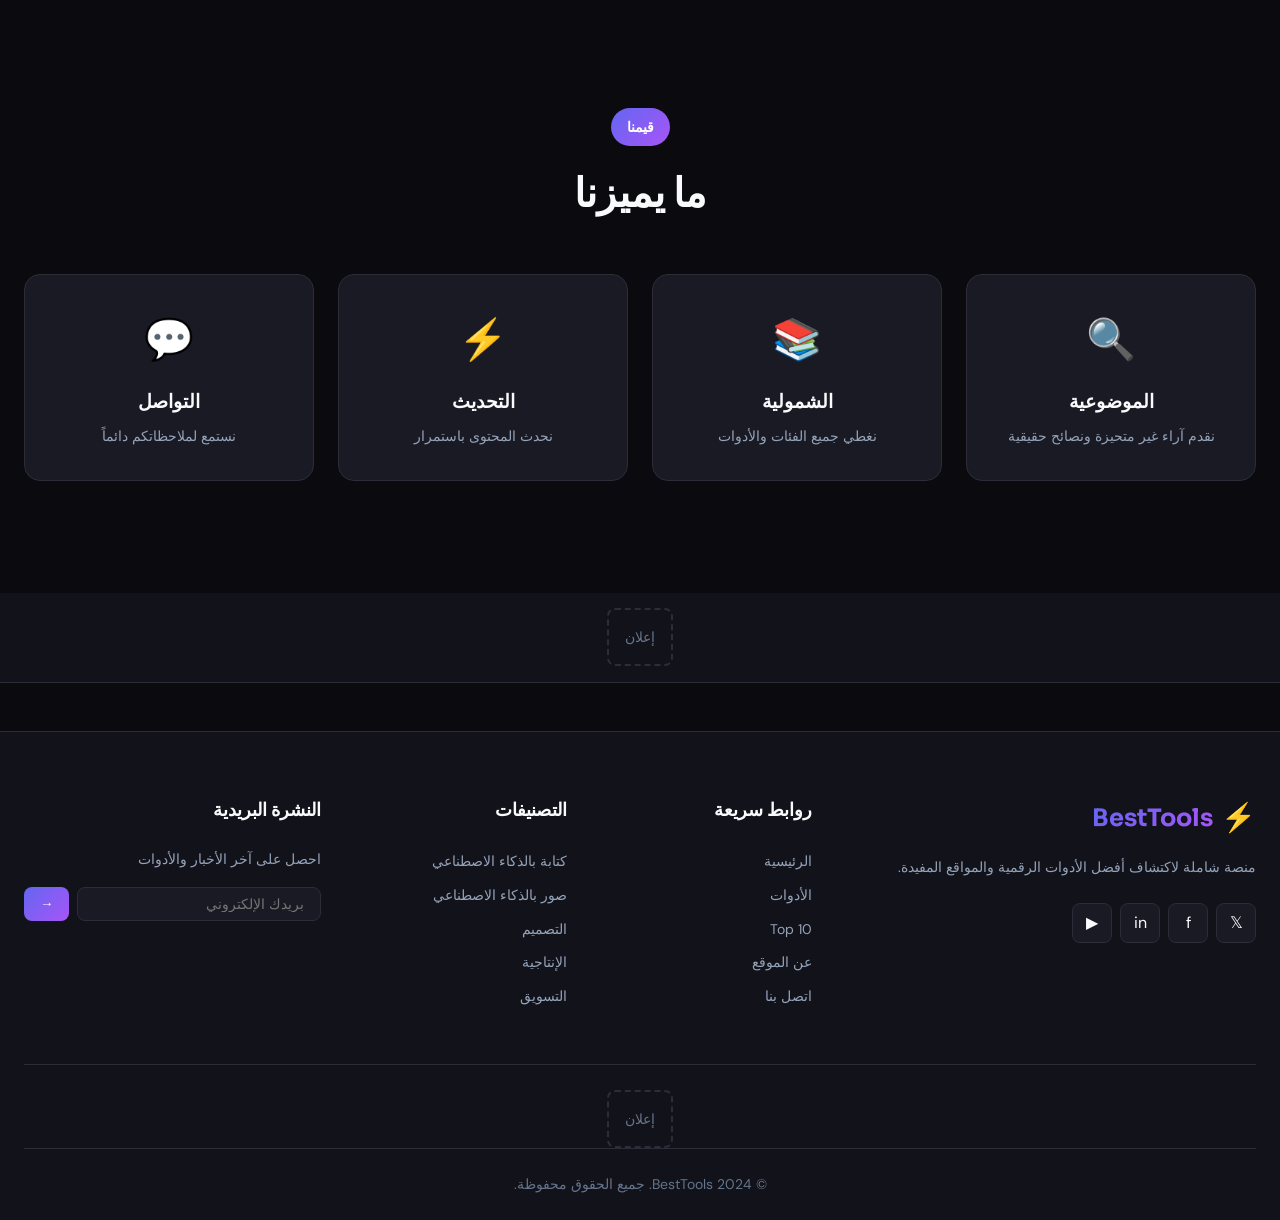
==== commit 72bfe88a: "Add files via upload" ====
--- a/about.html
+++ b/about.html
@@ -203,13 +203,13 @@
                     </ul>
                 </div>
                 <div class="footer-col">
-                    <h4>التصنيفات</h4>
+<h4>التصنيفات</h4>
                     <ul class="footer-links">
-                        <li><a href="tools.html?category=ai">الذكاء الاصطناعي</a></li>
+                        <li><a href="tools.html?category=ai-writing">كتابة بالذكاء الاصطناعي</a></li>
+                        <li><a href="tools.html?category=ai-image">صور بالذكاء الاصطناعي</a></li>
                         <li><a href="tools.html?category=design">التصميم</a></li>
-                        <li><a href="tools.html?category=productivity">الإنتاجية</li>
+                        <li><a href="tools.html?category=productivity">الإنتاجية</a></li>
                         <li><a href="tools.html?category=marketing">التسويق</a></li>
-                        <li><a href="tools.html?category=development">التطوير</a></li>
                     </ul>
                 </div>
                 <div class="footer-col">
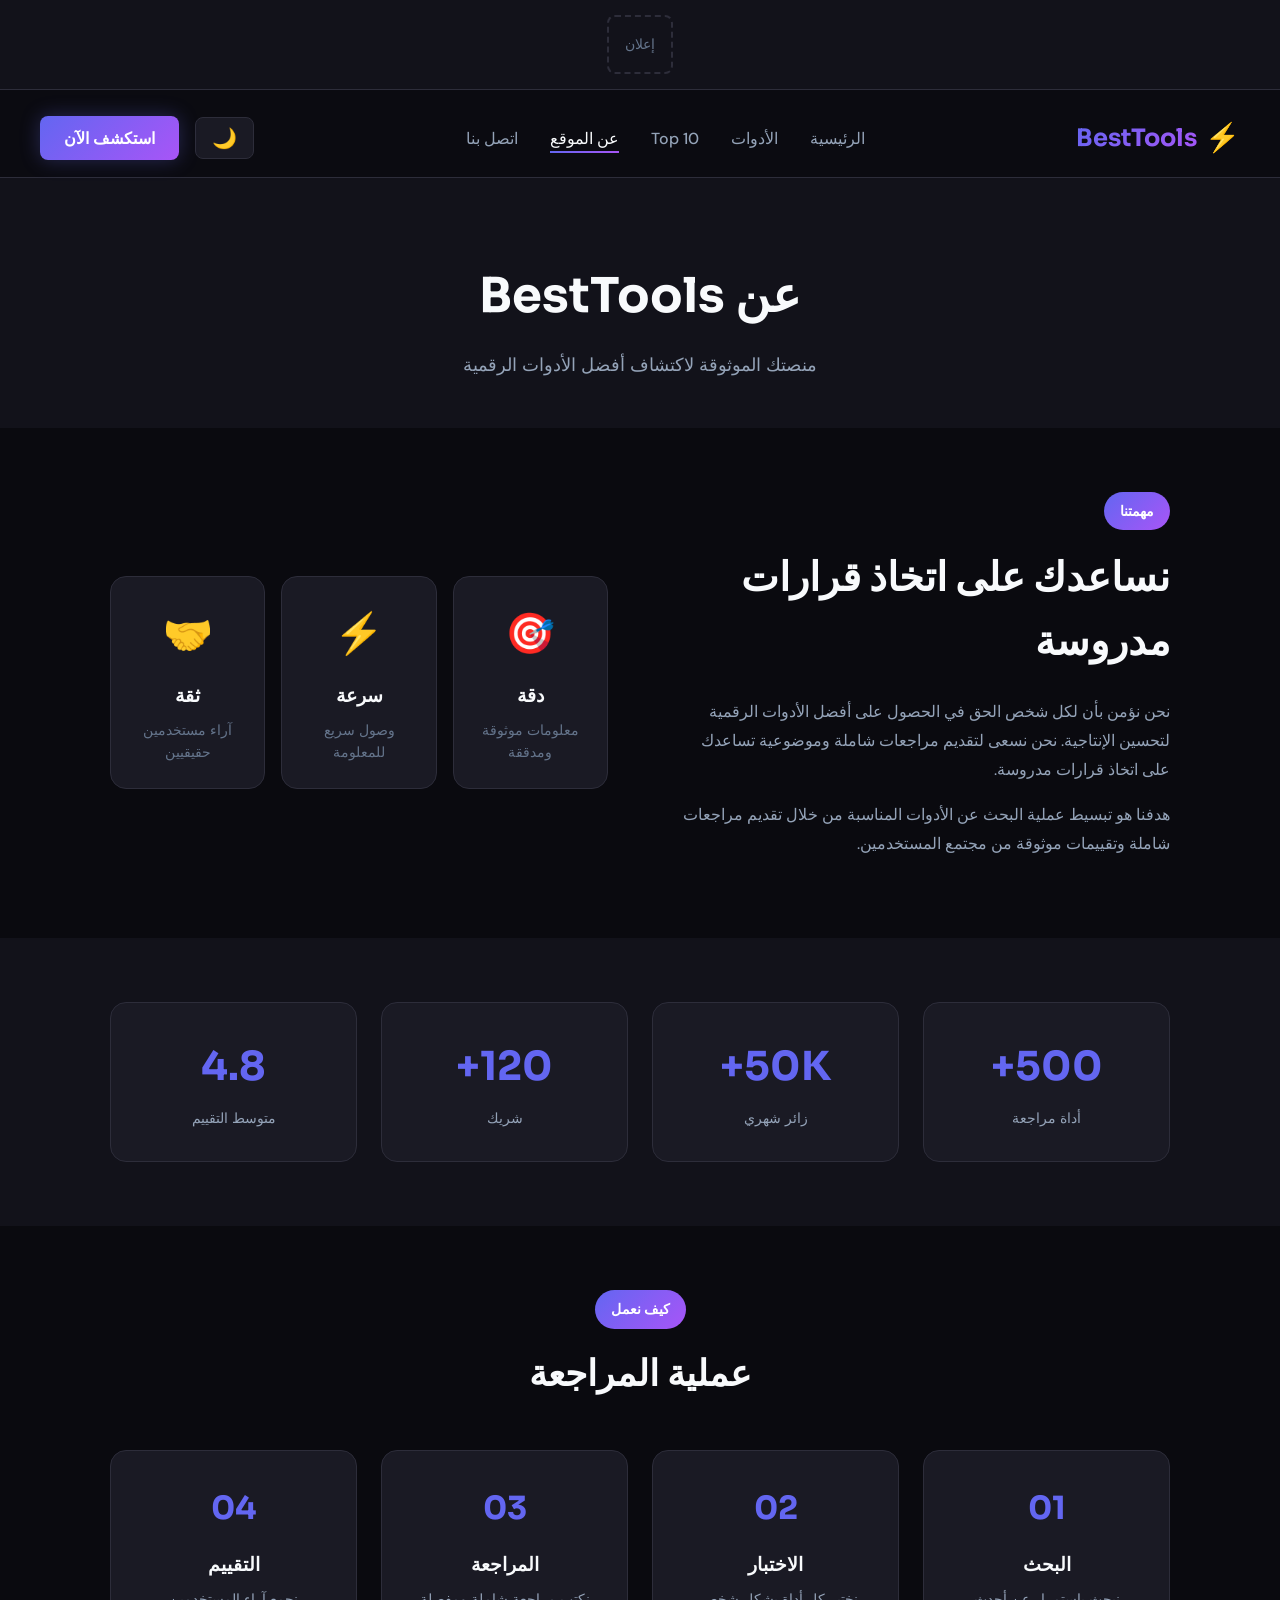
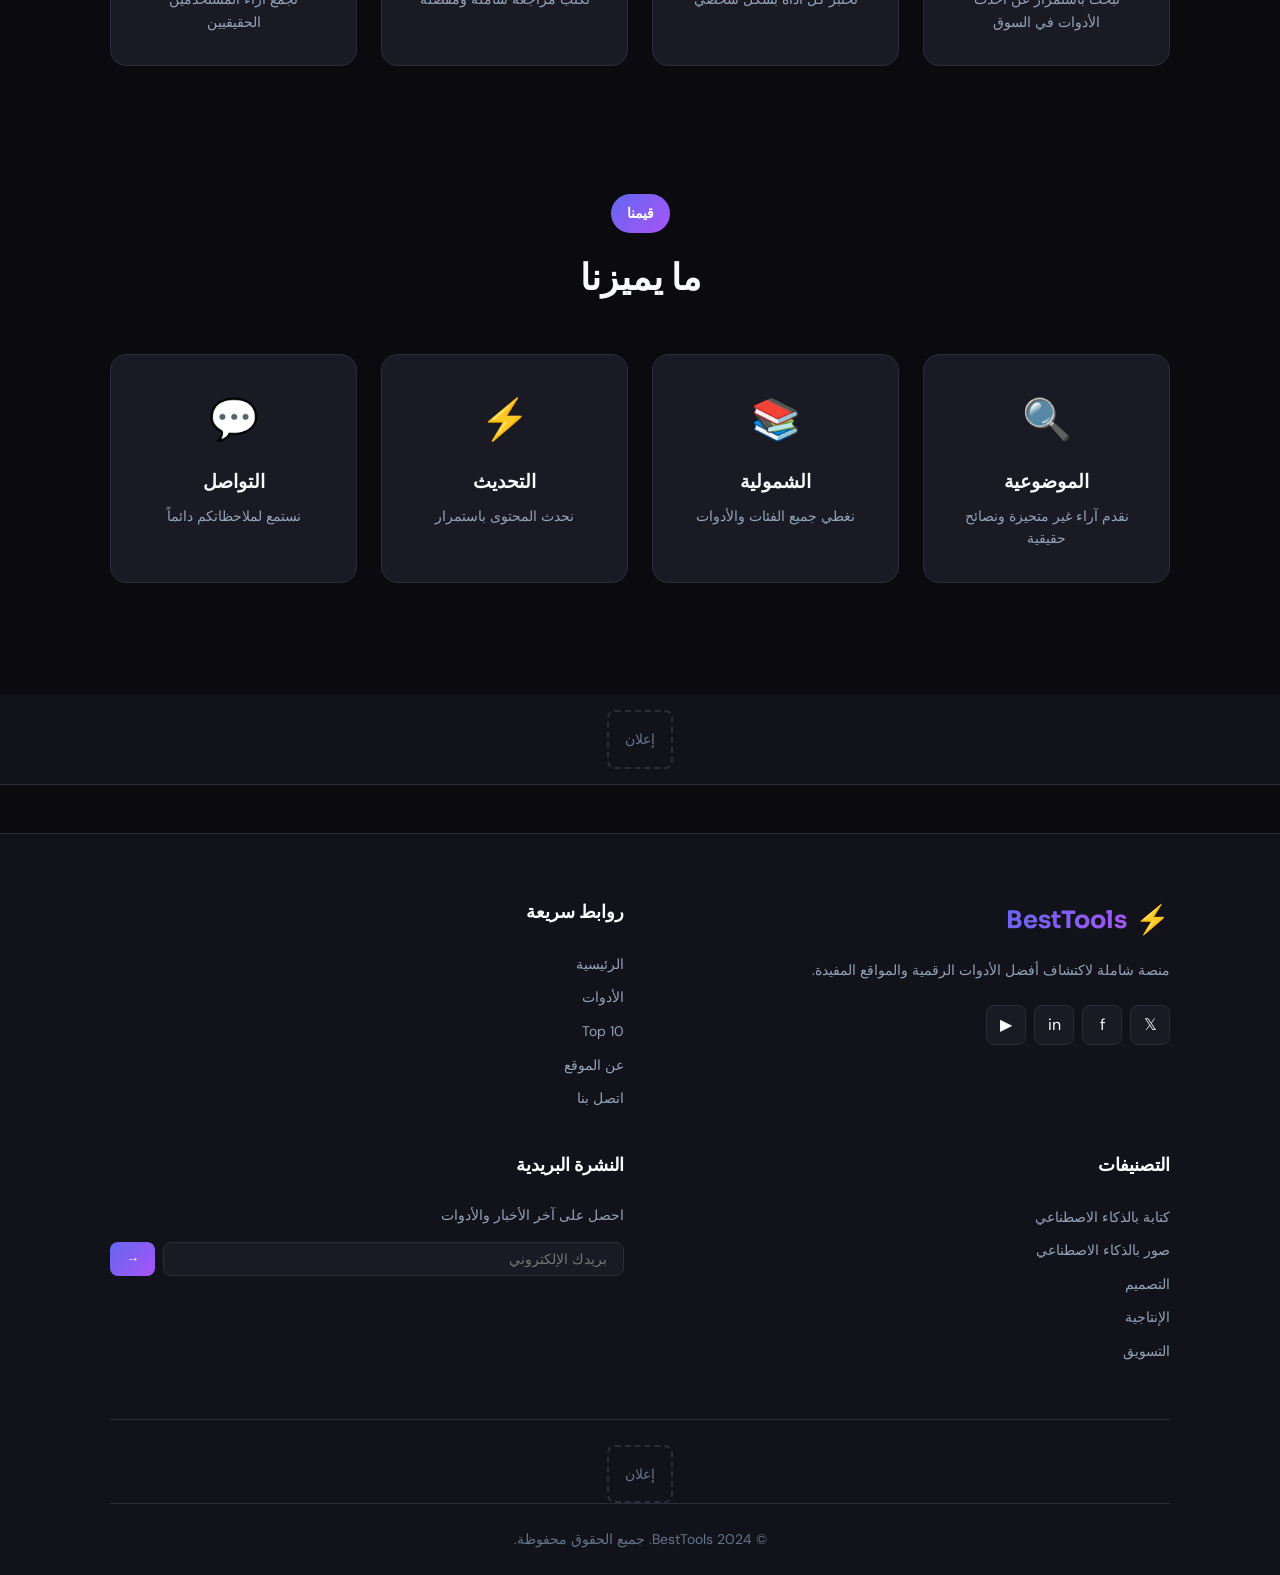
==== commit bf4c62be: "Add files via upload" ====
--- a/about.html
+++ b/about.html
@@ -2,7 +2,7 @@
 <html lang="ar" dir="rtl">
 <head>
     <meta charset="UTF-8">
-    <meta name="viewport" content="width=device-width, initial-scale=1.0">
+    <meta name="viewport" content="width=device-width, initial-scale=1.0, maximum-scale=5.0, user-scalable=yes, viewport-fit=cover">
     <meta name="description" content="عن BestTools - منصتنا تساعدك على اكتشاف أفضل الأدوات الرقمية">
     <meta property="og:title" content="عن الموقع - BestTools">
     <meta property="og:description" content="تعرف على مهمتنا وكيف نساعدك في اختيار أفضل الأدوات">
--- a/styles.css
+++ b/styles.css
@@ -615,12 +615,15 @@
     position: relative;
     z-index: 1;
     overflow: hidden;
+    padding: 20px;
 }
 
 .tool-card-image img {
-    width: 100%;
-    height: 100%;
-    object-fit: cover;
+    max-width: 100%;
+    max-height: 100%;
+    width: auto;
+    height: auto;
+    object-fit: contain;
     transition: transform 0.3s ease;
 }
 
@@ -630,6 +633,9 @@
 
 .tool-card-icon {
     font-size: 4rem;
+    display: flex;
+    align-items: center;
+    justify-content: center;
 }
 
 .tool-card-content {
@@ -1936,4 +1942,1613 @@
     .category-tab {
         white-space: nowrap;
     }
-}+}
+
+/* ============================================
+   Comprehensive Multi-Device Support
+   ============================================ */
+
+/* --- Extra Small Phones (iPhone SE, Galaxy Mini) --- */
+@media only screen and (max-width: 320px) {
+    :root {
+        --space-md: 10px;
+        --space-lg: 16px;
+        --space-xl: 20px;
+    }
+
+    .hero-title {
+        font-size: 1.5rem !important;
+        line-height: 1.3;
+    }
+
+    .hero-search input {
+        font-size: 14px;
+        padding: 10px;
+    }
+
+    .tool-card-title {
+        font-size: 0.95rem;
+    }
+
+    .btn {
+        padding: 10px 16px;
+        font-size: 0.85rem;
+    }
+}
+
+/* --- Small Phones --- */
+@media only screen and (min-width: 321px) and (max-width: 375px) {
+    .hero-title {
+        font-size: 1.65rem;
+    }
+
+    .tool-card-title {
+        font-size: 1rem;
+    }
+}
+
+/* --- Medium Phones --- */
+@media only screen and (min-width: 376px) and (max-width: 425px) {
+    .hero-title {
+        font-size: 1.85rem;
+    }
+
+    .section-title {
+        font-size: 1.5rem;
+    }
+}
+
+/* --- Large Phones / Small Tablets --- */
+@media only screen and (min-width: 426px) and (max-width: 480px) {
+    .hero-title {
+        font-size: 2rem;
+    }
+
+    .tools-grid {
+        grid-template-columns: 1fr;
+    }
+}
+
+/* --- Tablets Portrait (iPad, Galaxy Tab) --- */
+@media only screen and (min-width: 481px) and (max-width: 767px) {
+    .container {
+        padding: 0 20px;
+        max-width: 100%;
+    }
+
+    .hero-title {
+        font-size: 2.25rem;
+    }
+
+    .hero .container {
+        grid-template-columns: 1fr;
+        gap: 30px;
+    }
+
+    .hero-visual {
+        display: none;
+    }
+
+    .hero-stats {
+        gap: 30px;
+    }
+
+    .tools-grid {
+        grid-template-columns: repeat(2, 1fr);
+        gap: 15px;
+    }
+
+    .categories-grid {
+        grid-template-columns: repeat(3, 1fr);
+        gap: 15px;
+    }
+
+    .tool-card-image {
+        height: 160px;
+    }
+
+    .tool-card-content {
+        padding: 15px;
+    }
+
+    .footer-grid {
+        grid-template-columns: repeat(2, 1fr);
+        gap: 30px;
+    }
+}
+
+/* --- Tablets Landscape (iPad Pro, Surface) --- */
+@media only screen and (min-width: 768px) and (max-width: 1024px) {
+    .container {
+        max-width: 100%;
+        padding: 0 30px;
+    }
+
+    .hero-title {
+        font-size: 2.75rem;
+    }
+
+    .hero .container {
+        grid-template-columns: 1fr 1fr;
+        gap: 40px;
+    }
+
+    .hero-visual {
+        display: flex;
+    }
+
+    .hero-visual .hero-card {
+        transform: scale(0.9);
+    }
+
+    .tools-grid {
+        grid-template-columns: repeat(3, 1fr);
+        gap: 20px;
+    }
+
+    .categories-grid {
+        grid-template-columns: repeat(3, 1fr);
+    }
+
+    .why-grid {
+        grid-template-columns: repeat(2, 1fr);
+    }
+
+    .section {
+        padding: 60px 0;
+    }
+
+    .tool-content {
+        grid-template-columns: 1fr 280px;
+        gap: 30px;
+    }
+
+    .content-sidebar {
+        position: static;
+    }
+
+    .newsletter-box {
+        flex-direction: row;
+        align-items: center;
+        gap: 30px;
+    }
+
+    .footer-grid {
+        grid-template-columns: repeat(2, 1fr);
+        gap: 40px;
+    }
+
+    .top10-item {
+        grid-template-columns: 80px auto auto;
+    }
+
+    .top10-logo {
+        display: none;
+    }
+
+    .top10-meta {
+        display: flex;
+        align-items: center;
+    }
+}
+
+/* --- Small Laptops / Large Tablets --- */
+@media only screen and (min-width: 1025px) and (max-width: 1280px) {
+    .container {
+        max-width: 1200px;
+        padding: 0 20px;
+    }
+
+    .hero-title {
+        font-size: 3rem;
+    }
+
+    .section-title {
+        font-size: 2.25rem;
+    }
+
+    .tools-grid {
+        grid-template-columns: repeat(3, 1fr);
+        gap: 25px;
+    }
+
+    .tool-card-image {
+        height: 180px;
+    }
+
+    .footer-grid {
+        grid-template-columns: 2fr 1fr 1fr 1fr;
+        gap: 30px;
+    }
+}
+
+/* --- Standard Laptops / Desktops --- */
+@media only screen and (min-width: 1281px) and (max-width: 1440px) {
+    .container {
+        max-width: 1300px;
+    }
+
+    .hero-title {
+        font-size: 3.25rem;
+    }
+
+    .section-title {
+        font-size: 2.5rem;
+    }
+
+    .tools-grid {
+        grid-template-columns: repeat(3, 1fr);
+        gap: 30px;
+    }
+}
+
+/* --- Large Laptops / Small Desktop Monitors --- */
+@media only screen and (min-width: 1441px) and (max-width: 1680px) {
+    .container {
+        max-width: 1400px;
+    }
+
+    .hero .container {
+        gap: 60px;
+    }
+
+    .hero-title {
+        font-size: 3.5rem;
+    }
+
+    .section-title {
+        font-size: 2.75rem;
+    }
+
+    .tools-grid {
+        grid-template-columns: repeat(4, 1fr);
+    }
+
+    .categories-grid {
+        grid-template-columns: repeat(3, 1fr);
+    }
+}
+
+/* --- Standard Desktop Monitors (1080p) --- */
+@media only screen and (min-width: 1681px) and (max-width: 1920px) {
+    .container {
+        max-width: 1500px;
+    }
+
+    .hero-title {
+        font-size: 3.75rem;
+    }
+
+    .hero-desc {
+        font-size: 1.25rem;
+        max-width: 600px;
+    }
+
+    .section-title {
+        font-size: 3rem;
+    }
+
+    .page-title {
+        font-size: 3.5rem;
+    }
+
+    .tools-grid {
+        grid-template-columns: repeat(4, 1fr);
+        gap: 30px;
+    }
+
+    .categories-grid {
+        grid-template-columns: repeat(3, 1fr);
+        gap: 30px;
+    }
+}
+
+/* --- Large Desktop Monitors (1440p, 4K ready) --- */
+@media only screen and (min-width: 1921px) and (max-width: 2560px) {
+    .container {
+        max-width: 1800px;
+        padding: 0 40px;
+    }
+
+    .hero-title {
+        font-size: 4rem;
+    }
+
+    .hero-desc {
+        font-size: 1.35rem;
+        max-width: 700px;
+    }
+
+    .section-title {
+        font-size: 3.25rem;
+    }
+
+    .page-title {
+        font-size: 4rem;
+    }
+
+    .tools-grid {
+        grid-template-columns: repeat(5, 1fr);
+        gap: 35px;
+    }
+
+    .categories-grid {
+        grid-template-columns: repeat(4, 1fr);
+    }
+
+    .tool-card {
+        min-height: 400px;
+    }
+
+    .tool-card-title {
+        font-size: 1.4rem;
+    }
+
+    .footer-grid {
+        grid-template-columns: 2fr 1fr 1fr 1.5fr;
+        gap: 60px;
+    }
+}
+
+/* --- 4K Monitors and Large TVs --- */
+@media only screen and (min-width: 2561px) and (max-width: 3840px) {
+    .container {
+        max-width: 2200px;
+        padding: 0 60px;
+    }
+
+    :root {
+        --space-lg: 32px;
+        --space-xl: 48px;
+        --space-2xl: 64px;
+        --space-3xl: 96px;
+    }
+
+    .hero-title {
+        font-size: 5rem;
+        line-height: 1.1;
+    }
+
+    .hero-desc {
+        font-size: 1.5rem;
+        max-width: 800px;
+    }
+
+    .section-title {
+        font-size: 3.75rem;
+    }
+
+    .page-title {
+        font-size: 4.5rem;
+    }
+
+    .tools-grid {
+        grid-template-columns: repeat(6, 1fr);
+        gap: 40px;
+    }
+
+    .categories-grid {
+        grid-template-columns: repeat(4, 1fr);
+        gap: 40px;
+    }
+
+    .tool-card {
+        min-height: 450px;
+        border-radius: 24px;
+    }
+
+    .tool-card-image {
+        height: 220px;
+    }
+
+    .tool-card-title {
+        font-size: 1.6rem;
+    }
+
+    .tool-card-desc {
+        font-size: 1.1rem;
+    }
+
+    .footer-grid {
+        grid-template-columns: repeat(4, 1fr);
+        gap: 80px;
+    }
+
+    .footer-col {
+        min-width: 250px;
+    }
+
+    .section {
+        padding: 100px 0;
+    }
+}
+
+/* --- 8K Monitors and Very Large Screens --- */
+@media only screen and (min-width: 3841px) {
+    .container {
+        max-width: 2800px;
+        padding: 0 80px;
+    }
+
+    .hero-title {
+        font-size: 6rem;
+    }
+
+    .hero-desc {
+        font-size: 1.75rem;
+    }
+
+    .section-title {
+        font-size: 4.5rem;
+    }
+
+    .page-title {
+        font-size: 5.5rem;
+    }
+
+    .tools-grid {
+        grid-template-columns: repeat(8, 1fr);
+    }
+
+    .categories-grid {
+        grid-template-columns: repeat(5, 1fr);
+    }
+
+    .tool-card {
+        min-height: 500px;
+    }
+}
+
+/* ============================================
+   Device-Specific Optimizations
+   ============================================ */
+
+/* --- iOS Specific --- */
+@supports (-webkit-touch-callout: none) {
+    .navbar {
+        -webkit-backdrop-filter: blur(12px);
+        backdrop-filter: blur(12px);
+    }
+
+    .tool-card:active {
+        transform: scale(0.98);
+    }
+}
+
+/* --- Android Specific --- */
+@media screen and (max-width: 767px) {
+    .tool-card-btn {
+        -webkit-tap-highlight-color: transparent;
+    }
+
+    .search-input {
+        font-size: 16px; /* Prevent zoom on focus */
+    }
+}
+
+/* --- Samsung DeX / Desktop Mode --- */
+@media (max-width: 767px) and (hover: hover) {
+    .tool-card:hover {
+        transform: translateY(-8px);
+    }
+}
+
+/* --- Foldable Devices --- */
+@media screen and (aspect-ratio: 0.7/1) and (max-width: 767px) {
+    .hero-title {
+        font-size: 1.75rem;
+    }
+
+    .tools-grid {
+        grid-template-columns: 1fr;
+    }
+}
+
+/* --- Smart TV Remote Navigation (Focus States) --- */
+@media (hover: none) and (pointer: coarse) {
+    *:focus {
+        outline: 2px solid var(--accent-primary);
+        outline-offset: 2px;
+    }
+
+    .btn:focus {
+        box-shadow: var(--glow);
+    }
+}
+
+/* ============================================
+   Performance Optimizations
+   ============================================ */
+
+/* Reduce Motion for Accessibility */
+@media (prefers-reduced-motion: reduce) {
+    *,
+    *::before,
+    *::after {
+        animation-duration: 0.01ms !important;
+        animation-iteration-count: 1 !important;
+        transition-duration: 0.01ms !important;
+    }
+
+    .hero-shape {
+        animation: none;
+    }
+}
+
+/* High Contrast Mode */
+@media (prefers-contrast: high) {
+    :root {
+        --border-color: #ffffff;
+    }
+
+    .tool-card {
+        border: 2px solid var(--accent-primary);
+    }
+}
+
+/* Dark Mode Preference Override (if user prefers dark) */
+@media (prefers-color-scheme: dark) {
+    :root {
+        color-scheme: dark;
+    }
+}
+
+/* Light Mode Preference Override (if user prefers light) */
+@media (prefers-color-scheme: light) {
+    :root {
+        color-scheme: light;
+    }
+}
+
+/* ============================================
+   Safe Area Insets (Notch Devices)
+   ============================================ */
+@supports (padding: max(0px)) {
+    .navbar {
+        padding-top: max(env(safe-area-inset-top), 10px);
+    }
+
+    .hero {
+        padding-top: max(calc(140px + env(safe-area-inset-top)), 100px);
+    }
+}
+
+/* ============================================
+   Zoom Levels
+   ============================================ */
+@media screen and (zoom: 125%) {
+    .container {
+        max-width: 95%;
+    }
+}
+
+@media screen and (zoom: 150%) {
+    :root {
+        --space-xl: 24px;
+        --space-2xl: 32px;
+    }
+
+    .hero-title {
+        font-size: 2rem;
+    }
+}
+
+/* ============================================
+   Orientation Considerations
+   ============================================ */
+@media (orientation: landscape) and (max-height: 600px) {
+    .hero {
+        padding-top: 100px;
+        padding-bottom: 50px;
+    }
+
+    .hero-visual {
+        display: none;
+    }
+
+    .navbar {
+        position: relative;
+    }
+}
+
+@media (orientation: portrait) {
+    .hero-visual .hero-card:nth-child(2) {
+        margin-right: 0;
+    }
+
+    .hero-visual .hero-card:nth-child(3) {
+        margin-right: 0;
+    }
+}
+
+/* ============================================
+   Print Styles
+   ============================================ */
+@media print {
+    .navbar,
+    .hero,
+    .footer,
+    .ad-banner,
+    .newsletter-section,
+    .search-box,
+    .mobile-menu-btn,
+    .theme-toggle {
+        display: none !important;
+    }
+
+    body {
+        background: white;
+        color: black;
+        font-size: 12pt;
+    }
+
+    .tool-card {
+        break-inside: avoid;
+        border: 1px solid #ccc;
+        margin-bottom: 1rem;
+        box-shadow: none;
+    }
+
+    .container {
+        max-width: 100%;
+    }
+
+    a[href]::after {
+        content: " (" attr(href) ")";
+        font-size: 0.8em;
+        color: #666;
+    }
+}
+
+/* ============================================
+   Extra Large Screens (Big TVs and Monitors)
+   ============================================ */
+@media (min-width: 1921px) {
+    .container {
+        max-width: 1600px;
+    }
+
+    .hero-title {
+        font-size: 4.5rem;
+    }
+
+    .hero-desc {
+        font-size: 1.5rem;
+        max-width: 800px;
+    }
+
+    .section-title {
+        font-size: 3rem;
+    }
+
+    .page-title {
+        font-size: 4rem;
+    }
+
+    .hero-visual {
+        transform: scale(1.2);
+    }
+
+    .tool-card {
+        min-height: 380px;
+    }
+
+    .tool-card-title {
+        font-size: 1.5rem;
+    }
+
+    .tool-card-desc {
+        font-size: 1rem;
+    }
+}
+
+/* ============================================
+   Tablet Landscape and Small Laptops
+   ============================================ */
+@media (min-width: 1024px) and (max-width: 1280px) {
+    .container {
+        max-width: 1100px;
+    }
+
+    .hero-title {
+        font-size: 3rem;
+    }
+
+    .section-title {
+        font-size: 2.25rem;
+    }
+
+    .tools-grid {
+        grid-template-columns: repeat(3, 1fr);
+    }
+
+    .footer-grid {
+        grid-template-columns: repeat(2, 1fr);
+        gap: var(--space-xl);
+    }
+}
+
+/* ============================================
+   Tablet Portrait
+   ============================================ */
+@media (min-width: 768px) and (max-width: 1023px) {
+    .container {
+        max-width: 90%;
+    }
+
+    .hero {
+        padding-top: 160px;
+    }
+
+    .hero .container {
+        grid-template-columns: 1fr;
+    }
+
+    .hero-visual {
+        display: none;
+    }
+
+    .hero-title {
+        font-size: 2.75rem;
+    }
+
+    .tools-grid {
+        grid-template-columns: repeat(2, 1fr);
+    }
+
+    .categories-grid {
+        grid-template-columns: repeat(3, 1fr);
+    }
+
+    .why-grid {
+        grid-template-columns: repeat(2, 1fr);
+    }
+
+    .footer-grid {
+        grid-template-columns: repeat(2, 1fr);
+    }
+
+    .tool-content {
+        grid-template-columns: 1fr;
+    }
+
+    .content-sidebar {
+        display: grid;
+        grid-template-columns: repeat(2, 1fr);
+        gap: var(--space-lg);
+    }
+
+    .mission-content {
+        grid-template-columns: 1fr;
+    }
+
+    .mission-visual {
+        grid-template-columns: repeat(3, 1fr);
+    }
+
+    .stats-grid {
+        grid-template-columns: repeat(2, 1fr);
+    }
+
+    .how-grid,
+    .values-grid {
+        grid-template-columns: repeat(2, 1fr);
+    }
+
+    .contact-grid {
+        grid-template-columns: 1fr;
+    }
+
+    .top10-item {
+        grid-template-columns: 70px 1fr auto;
+    }
+
+    .top10-logo {
+        display: none;
+    }
+
+    .newsletter-box {
+        flex-direction: column;
+        text-align: center;
+        gap: var(--space-lg);
+    }
+
+    .newsletter-form {
+        width: 100%;
+        justify-content: center;
+    }
+}
+
+/* ============================================
+   Mobile Devices (Phones)
+   ============================================ */
+@media (max-width: 767px) {
+    :root {
+        --space-xs: 4px;
+        --space-sm: 8px;
+        --space-md: 12px;
+        --space-lg: 20px;
+        --space-xl: 28px;
+        --space-2xl: 40px;
+        --space-3xl: 56px;
+    }
+
+    .ad-banner {
+        min-height: 60px;
+    }
+
+    .navbar {
+        top: 60px;
+    }
+
+    .navbar.scrolled {
+        top: 0;
+    }
+
+    .nav-container {
+        padding: var(--space-sm) var(--space-md);
+    }
+
+    .logo {
+        font-size: 1.25rem;
+    }
+
+    .logo-icon {
+        font-size: 1.5rem;
+    }
+
+    .theme-toggle {
+        padding: var(--space-xs) var(--space-sm);
+    }
+
+    .nav-cta {
+        display: none;
+    }
+
+    .hero {
+        padding-top: 140px;
+        padding-bottom: var(--space-2xl);
+    }
+
+    .hero-title {
+        font-size: 2rem;
+        line-height: 1.3;
+    }
+
+    .hero-desc {
+        font-size: 1rem;
+        margin-bottom: var(--space-lg);
+    }
+
+    .hero-search {
+        flex-direction: column;
+        gap: var(--space-sm);
+    }
+
+    .search-btn {
+        width: 100%;
+    }
+
+    .hero-stats {
+        flex-wrap: wrap;
+        justify-content: center;
+        gap: var(--space-lg);
+    }
+
+    .stat-number {
+        font-size: 1.5rem;
+    }
+
+    .section {
+        padding: var(--space-2xl) 0;
+    }
+
+    .section-title {
+        font-size: 1.75rem;
+    }
+
+    .section-desc {
+        font-size: 0.95rem;
+    }
+
+    .tools-grid {
+        grid-template-columns: 1fr;
+        gap: var(--space-md);
+    }
+
+    .category-tabs {
+        display: flex;
+        overflow-x: auto;
+        flex-wrap: nowrap;
+        justify-content: flex-start;
+        padding-bottom: var(--space-sm);
+        -webkit-overflow-scrolling: touch;
+    }
+
+    .category-tab {
+        flex-shrink: 0;
+        font-size: 0.8rem;
+        padding: var(--space-xs) var(--space-sm);
+    }
+
+    .search-box {
+        flex-direction: column;
+    }
+
+    .search-box .search-input {
+        width: 100%;
+    }
+
+    .search-box .search-btn {
+        width: 100%;
+    }
+
+    .categories-grid {
+        grid-template-columns: repeat(2, 1fr);
+        gap: var(--space-sm);
+    }
+
+    .category-icon {
+        font-size: 1.75rem;
+    }
+
+    .category-card h3 {
+        font-size: 0.9rem;
+    }
+
+    .category-count {
+        font-size: 0.7rem;
+    }
+
+    .why-grid {
+        grid-template-columns: 1fr;
+    }
+
+    .tool-hero {
+        grid-template-columns: 1fr;
+        text-align: center;
+    }
+
+    .tool-logo-section {
+        display: flex;
+        flex-direction: column;
+        align-items: center;
+    }
+
+    .tool-logo {
+        width: 100px;
+        height: 100px;
+    }
+
+    .tool-info .tool-title {
+        font-size: 1.75rem;
+    }
+
+    .tool-short-desc {
+        font-size: 0.95rem;
+    }
+
+    .tool-meta {
+        flex-direction: column;
+        align-items: center;
+        gap: var(--space-sm);
+    }
+
+    .tool-cta {
+        width: 100%;
+        justify-content: center;
+    }
+
+    .tool-content {
+        grid-template-columns: 1fr;
+    }
+
+    .content-sidebar {
+        grid-template-columns: 1fr;
+    }
+
+    .pricing-cards {
+        grid-template-columns: 1fr;
+    }
+
+    .pricing-card.featured {
+        transform: scale(1);
+    }
+
+    .tool-card {
+        min-height: auto;
+    }
+
+    .tool-card-image {
+        height: 150px;
+    }
+
+    .tool-card-title {
+        font-size: 1.1rem;
+    }
+
+    .tool-card-desc {
+        font-size: 0.85rem;
+        -webkit-line-clamp: 3;
+    }
+
+    .tool-card-footer {
+        flex-direction: column;
+        gap: var(--space-sm);
+        align-items: stretch;
+    }
+
+    .tool-card-rating {
+        justify-content: center;
+    }
+
+    .tool-card-btn {
+        width: 100%;
+    }
+
+    .newsletter-box {
+        padding: var(--space-lg);
+    }
+
+    .newsletter-content h2 {
+        font-size: 1.25rem;
+    }
+
+    .newsletter-content p {
+        font-size: 0.9rem;
+    }
+
+    .newsletter-form {
+        flex-direction: column;
+    }
+
+    .newsletter-form input {
+        min-width: auto;
+    }
+
+    .footer {
+        padding: var(--space-2xl) 0 var(--space-md);
+    }
+
+    .footer-grid {
+        grid-template-columns: 1fr;
+        gap: var(--space-xl);
+    }
+
+    .footer-col {
+        text-align: center;
+    }
+
+    .footer-links {
+        text-align: center;
+    }
+
+    .social-links {
+        justify-content: center;
+    }
+
+    .footer-form {
+        justify-content: center;
+    }
+
+    .page-header-section {
+        padding-top: 120px;
+    }
+
+    .page-title {
+        font-size: 2rem;
+    }
+
+    .page-desc {
+        font-size: 0.95rem;
+    }
+
+    .top10-section {
+        padding: var(--space-xl) 0;
+    }
+
+    .top10-list {
+        gap: var(--space-md);
+    }
+
+    .top10-item {
+        grid-template-columns: 50px 1fr;
+        padding: var(--space-md);
+    }
+
+    .top10-rank {
+        font-size: 1.5rem;
+    }
+
+    .top10-logo,
+    .top10-meta {
+        display: none;
+    }
+
+    .mission-content {
+        grid-template-columns: 1fr;
+    }
+
+    .mission-visual {
+        grid-template-columns: 1fr;
+    }
+
+    .stats-grid {
+        grid-template-columns: repeat(2, 1fr);
+    }
+
+    .stat-card {
+        padding: var(--space-md);
+    }
+
+    .stat-card .stat-number {
+        font-size: 1.75rem;
+    }
+
+    .how-grid,
+    .values-grid {
+        grid-template-columns: 1fr;
+    }
+
+    .contact-grid {
+        grid-template-columns: 1fr;
+    }
+
+    .contact-card {
+        padding: var(--space-md);
+    }
+
+    .contact-form .btn-large {
+        width: 100%;
+    }
+
+    .faq-grid {
+        grid-template-columns: 1fr;
+    }
+}
+
+/* ============================================
+   Small Mobile Devices
+   ============================================ */
+@media (max-width: 380px) {
+    .hero-title {
+        font-size: 1.75rem;
+    }
+
+    .section-title {
+        font-size: 1.5rem;
+    }
+
+    .categories-grid {
+        grid-template-columns: 1fr;
+    }
+
+    .category-card {
+        padding: var(--space-md);
+    }
+
+    .hero-stats .stat {
+        width: 100%;
+        text-align: center;
+        padding: var(--space-sm) 0;
+    }
+
+    .newsletter-box {
+        padding: var(--space-md);
+    }
+
+    .footer-bottom p {
+        font-size: 0.75rem;
+    }
+}
+
+/* ============================================
+   Touch Devices (Tablets andPhones with touch)
+   ============================================ */
+@media (hover: none) {
+    .btn:hover {
+        transform: none;
+    }
+
+    .btn-primary:hover {
+        filter: none;
+    }
+
+    .tool-card:hover {
+        transform: none;
+    }
+
+    .tool-card:active {
+        transform: scale(0.98);
+    }
+
+    .category-card:hover {
+        transform: none;
+    }
+
+    .category-card:active {
+        transform: scale(0.98);
+    }
+
+    .why-card:hover {
+        transform: none;
+    }
+
+    .hero-card:hover {
+        transform: none;
+    }
+}
+
+/* ============================================
+   Print Styles
+   ============================================ */
+@media print {
+    .navbar,
+    .hero,
+    .footer,
+    .ad-banner,
+    .newsletter-section,
+    .search-box,
+    .mobile-menu-btn {
+        display: none !important;
+    }
+
+    body {
+        background: white;
+        color: black;
+    }
+
+    .tool-card {
+        break-inside: avoid;
+        border: 1px solid #ccc;
+        margin-bottom: var(--space-md);
+    }
+
+    .container {
+        max-width: 100%;
+    }
+}
+
+/* ============================================
+   Touch & Mobile Optimizations
+   ============================================ */
+
+/* Interactive Elements Touch Targets */
+button, .btn, .tool-card, .category-card, .nav-link {
+    touch-action: manipulation;
+    -webkit-tap-highlight-color: transparent;
+}
+
+/* Smooth Touch Scrolling */
+@media (pointer: coarse) {
+    html {
+        scroll-behavior: smooth;
+        -webkit-overflow-scrolling: touch;
+    }
+
+    body {
+        -webkit-font-smoothing: antialiased;
+        -moz-osx-font-smoothing: grayscale;
+    }
+}
+
+/* Prevent Zoom on Input Focus */
+@media screen and (max-width: 767px) {
+    input, select, textarea {
+        font-size: 16px !important;
+    }
+}
+
+/* Better Touch Targets for Small Screens */
+@media (max-width: 767px) {
+    .btn {
+        min-height: 44px;
+        min-width: 44px;
+        display: inline-flex;
+        align-items: center;
+        justify-content: center;
+    }
+
+    .tool-card {
+        min-height: 320px;
+    }
+
+    .tool-card-btn {
+        min-height: 40px;
+    }
+
+    .category-card {
+        min-height: 120px;
+        padding: var(--space-lg);
+    }
+
+    .search-input {
+        min-height: 44px;
+    }
+
+    .nav-link {
+        min-height: 44px;
+        display: flex;
+        align-items: center;
+        padding: var(--space-md);
+    }
+}
+
+/* Hover States for Touch Devices */
+@media (hover: hover) {
+    .tool-card:hover {
+        transform: translateY(-8px);
+    }
+
+    .category-card:hover {
+        transform: translateY(-5px);
+    }
+
+    .btn:hover {
+        transform: translateY(-2px);
+    }
+}
+
+/* Active States for Touch */
+@media (hover: none) {
+    .tool-card:active {
+        transform: scale(0.98);
+    }
+
+    .btn:active {
+        transform: scale(0.98);
+    }
+
+    .category-card:active {
+        transform: scale(0.98);
+    }
+}
+
+/* Improved Tap Highlight Color */
+* {
+    -webkit-tap-highlight-color: rgba(99, 102, 241, 0.2);
+}
+
+/* Prevent Text Selection on Buttons */
+button, .btn {
+    -webkit-user-select: none;
+    -moz-user-select: none;
+    -ms-user-select: none;
+    user-select: none;
+}
+
+/* Scroll Optimizations */
+@supports (scrollbar-width: thin) {
+    ::-webkit-scrollbar {
+        width: 8px;
+        height: 8px;
+    }
+
+    ::-webkit-scrollbar-track {
+        background: var(--bg-secondary);
+    }
+
+    ::-webkit-scrollbar-thumb {
+        background: var(--accent-primary);
+        border-radius: 4px;
+    }
+
+    ::-webkit-scrollbar-thumb:hover {
+        background: var(--accent-secondary);
+    }
+}
+
+/* Keyboard Focus for Accessibility */
+.keyboard-nav *:focus {
+    outline: 2px solid var(--accent-primary) !important;
+    outline-offset: 2px;
+}
+
+/* Skip to Content Link (Accessibility) */
+.skip-link {
+    position: absolute;
+    top: -40px;
+    left: 0;
+    background: var(--accent-primary);
+    color: white;
+    padding: 8px;
+    z-index: 9999;
+    transition: top 0.3s;
+}
+
+.skip-link:focus {
+    top: 0;
+}
+
+/* Focus Visible Polyfill Support */
+:focus-visible {
+    outline: 2px solid var(--accent-primary);
+    outline-offset: 2px;
+}
+
+/* Reduced Motion */
+@media (prefers-reduced-motion: reduce) {
+    *, *::before, *::after {
+        animation-duration: 0.01ms !important;
+        animation-iteration-count: 1 !important;
+        transition-duration: 0.01ms !important;
+    }
+
+    .hero-shape {
+        animation: none !important;
+    }
+}
+
+/* High Contrast Mode */
+@media (prefers-contrast: high) {
+    :root {
+        --border-color: #ffffff;
+        --text-secondary: #e0e0e0;
+    }
+
+    .tool-card {
+        border: 2px solid var(--accent-primary);
+    }
+
+    .btn {
+        border: 2px solid currentColor;
+    }
+}
+
+/* Dark Mode System Preference */
+@media (prefers-color-scheme: dark) {
+    :root {
+        color-scheme: dark;
+    }
+}
+
+@media (prefers-color-scheme: light) {
+    :root {
+        color-scheme: light;
+    }
+}
+
+/* Device Pixel Ratio Fixes */
+@media (-webkit-min-device-pixel-ratio: 2), (min-resolution: 192dpi) {
+    .tool-card-img,
+    .tool-logo img {
+        image-rendering: -webkit-optimize-contrast;
+        image-rendering: crisp-edges;
+    }
+}
+
+/* Safe Area Insets for Notched Devices */
+@supports (padding: max(0px)) {
+    body {
+        padding-left: max(env(safe-area-inset-left), 0px);
+        padding-right: max(env(safe-area-inset-right), 0px);
+    }
+
+    .navbar {
+        padding-left: max(env(safe-area-inset-left), var(--space-md));
+        padding-right: max(env(safe-area-inset-right), var(--space-md));
+    }
+
+    .footer {
+        padding-left: max(env(safe-area-inset-left), var(--space-md));
+        padding-right: max(env(safe-area-inset-right), var(--space-md));
+    }
+}
+
+/* Horizontal Overflow Prevention */
+html, body {
+    overflow-x: hidden;
+    max-width: 100vw;
+}
+
+img, video, iframe {
+    max-width: 100%;
+    height: auto;
+}
+
+/* Fix for 100vh on mobile browsers */
+@supports (height: 100dvh) {
+    body, .hero {
+        min-height: 100dvh;
+    }
+}
+
+/* Orientation Changes */
+@media (orientation: landscape) and (max-height: 600px) {
+    .hero {
+        padding-top: 120px;
+        padding-bottom: 60px;
+    }
+
+    .hero-visual {
+        display: none;
+    }
+
+    .navbar {
+        position: relative;
+    }
+}
+
+/* Foldable Devices (Galaxy Fold, etc) */
+@media screen and (aspect-ratio: 0.7/1) {
+    .container {
+        max-width: 100% !important;
+        padding: 0 16px !important;
+    }
+}
+
+/* TV & Large Screen Optimizations */
+@media tv {
+    .btn {
+        min-height: 56px;
+        min-width: 120px;
+        font-size: 1.2rem;
+    }
+
+    .tool-card {
+        min-height: 400px;
+    }
+
+    .hero-title {
+        font-size: 3rem;
+    }
+
+    * {
+        -webkit-font-smoothing: antialiased;
+    }
+}
+
+/* Focus for TV Remote Navigation */
+@media (hover: none) and (pointer: coarse) {
+    *:focus {
+        outline: 3px solid var(--accent-primary);
+        outline-offset: 4px;
+    }
+
+    .btn:focus {
+        transform: scale(1.05);
+        box-shadow: var(--glow);
+    }
+}
+
+/* Performance: GPU Acceleration */
+.tool-card,
+.hero-card,
+.category-card,
+.why-card {
+    transform: translateZ(0);
+    will-change: transform;
+}
+
+/* Font Loading Optimization */
+.font-loaded body {
+    font-display: swap;
+}
+
+/* Will-change for smooth animations */
+.fade-in {
+    will-change: opacity, transform;
+}
+
+/* Containment for better rendering */
+.tool-card,
+.hero-card {
+    contain: layout style paint;
+}
+
+/* GPU-accelerated transforms */
+@keyframes GPU {
+    from { transform: translateY(0); }
+    to { transform: translateY(1px); }
+}
+
+/*=
+   Device Lab - Testing Classes (Remove in production)
+   =*/
+.dev-debug {
+    outline: 2px solid red;
+}
+
+/*=
+   End of Comprehensive Multi-Device Styles
+   =*/
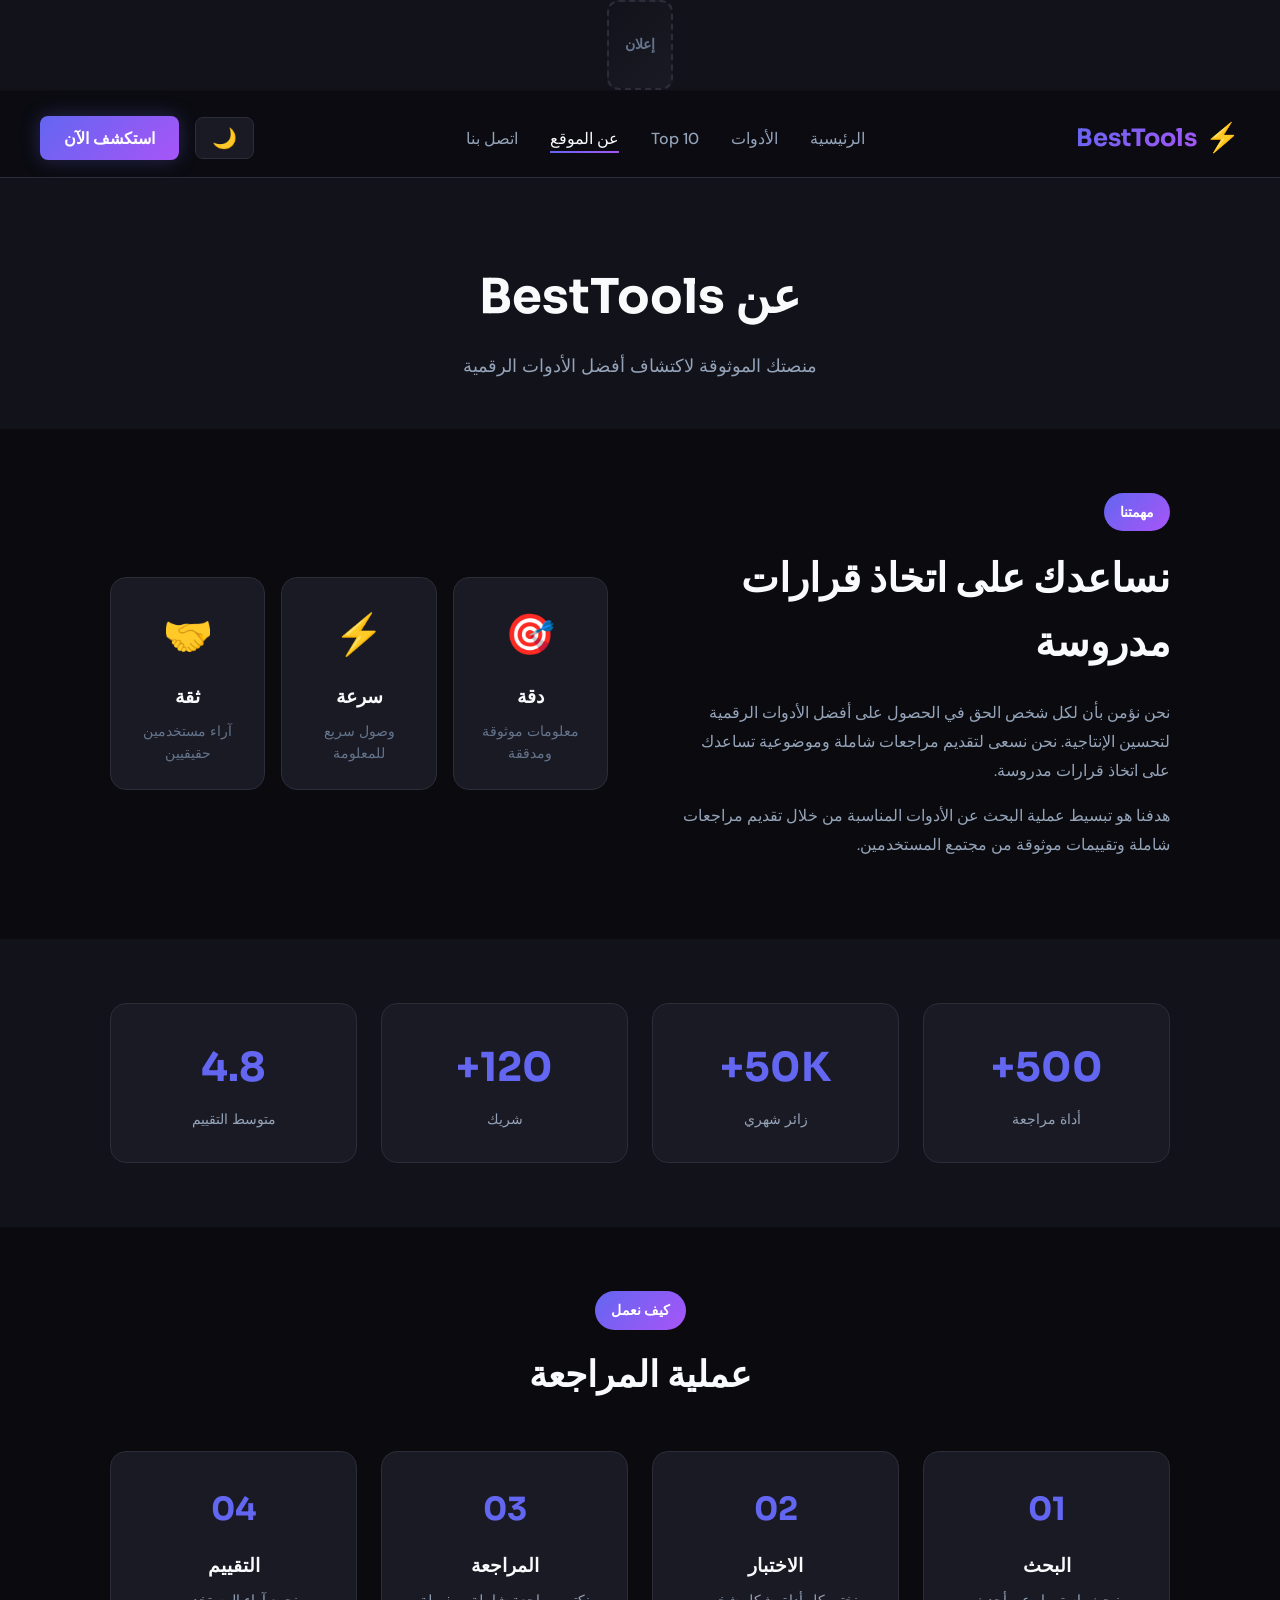
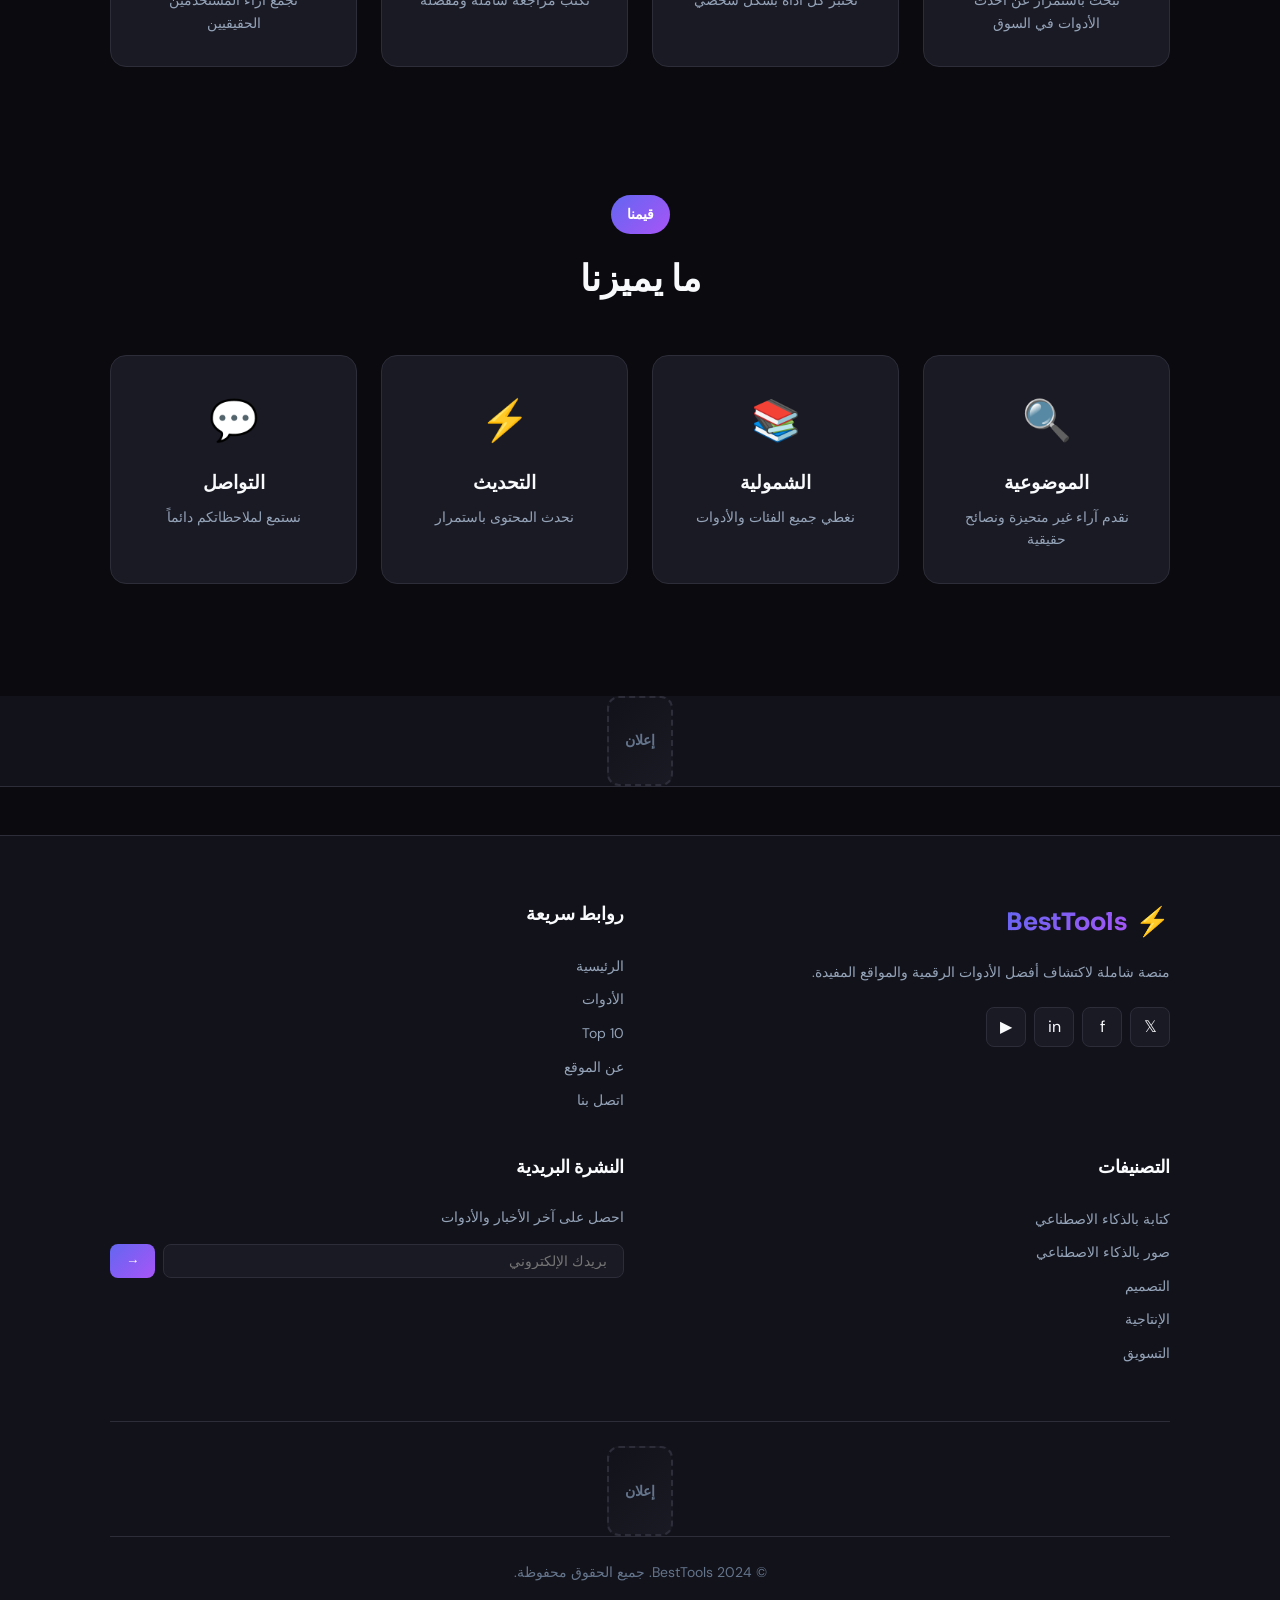
==== commit 796ec35e: "Add files via upload" ====
--- a/about.html
+++ b/about.html
@@ -13,6 +13,12 @@
     <link href="https://fonts.googleapis.com/css2?family=DM+Sans:wght@400;500;600;700&family=Sora:wght@400;500;600;700;800&display=swap" rel="stylesheet">
     <link rel="stylesheet" href="styles.css">
     <link rel="icon" href="data:image/svg+xml,<svg xmlns='http://www.w3.org/2000/svg' viewBox='0 0 100 100'><text y='.9em' font-size='90'>🛠️</text></svg>">
+
+    <!-- Scroll Progress Bar -->
+    <div class="scroll-progress-container">
+        <div class="scroll-progress-bar" id="scrollProgress"></div>
+    </div>
+
 </head>
 <body>
     <div class="ad-banner top-ad">
--- a/styles.css
+++ b/styles.css
@@ -3549,6 +3549,908 @@
     outline: 2px solid red;
 }
 
+/* ============================================
+   Scroll Progress Bar
+   ============================================ */
+.scroll-progress-container {
+    position: fixed;
+    top: 0;
+    left: 0;
+    width: 100%;
+    height: 4px;
+    background: transparent;
+    z-index: 10000;
+    pointer-events: none;
+}
+
+.scroll-progress-bar {
+    height: 100%;
+    background: var(--accent-gradient);
+    width: 0%;
+    transition: width 0.1s ease-out;
+    border-radius: 0 2px 2px 0;
+    box-shadow: 0 0 10px rgba(99, 102, 241, 0.6);
+}
+
+/* ============================================
+   Custom Scrollbar
+   ============================================ */
+::-webkit-scrollbar {
+    width: 12px;
+    height: 12px;
+}
+
+::-webkit-scrollbar-track {
+    background: var(--bg-secondary);
+    border-radius: 6px;
+}
+
+::-webkit-scrollbar-thumb {
+    background: linear-gradient(135deg, var(--accent-primary), var(--accent-secondary));
+    border-radius: 6px;
+    border: 3px solid var(--bg-secondary);
+}
+
+::-webkit-scrollbar-thumb:hover {
+    background: linear-gradient(135deg, var(--accent-secondary), var(--accent-primary));
+}
+
+::-webkit-scrollbar-corner {
+    background: var(--bg-secondary);
+}
+
+/* Firefox */
+* {
+    scrollbar-width: thin;
+    scrollbar-color: var(--accent-primary) var(--bg-secondary);
+}
+
+/* ============================================
+   Toast Notifications
+   ============================================ */
+.toast-container {
+    position: fixed;
+    top: 100px;
+    left: 50%;
+    transform: translateX(-50%);
+    z-index: 10001;
+    display: flex;
+    flex-direction: column;
+    gap: 10px;
+    max-width: 90%;
+    width: 350px;
+    pointer-events: none;
+}
+
+.toast {
+    background: var(--bg-card);
+    border: 1px solid var(--accent-primary);
+    border-radius: var(--radius-md);
+    padding: var(--space-md) var(--space-lg);
+    box-shadow: var(--card-hover-shadow);
+    display: flex;
+    align-items: center;
+    gap: var(--space-sm);
+    animation: slideInDown 0.3s ease-out, fadeOut 0.3s ease-in 2.7s forwards;
+    pointer-events: auto;
+    min-height: 50px;
+}
+
+.toast.success {
+    border-color: var(--success);
+    background: rgba(16, 185, 129, 0.1);
+}
+
+.toast.error {
+    border-color: var(--error);
+    background: rgba(239, 68, 68, 0.1);
+}
+
+.toast.info {
+    border-color: var(--accent-primary);
+    background: rgba(99, 102, 241, 0.1);
+}
+
+.toast-icon {
+    font-size: 1.25rem;
+    flex-shrink: 0;
+}
+
+.toast-message {
+    flex: 1;
+    font-size: 0.9rem;
+    color: var(--text-primary);
+}
+
+.toast-close {
+    background: none;
+    border: none;
+    color: var(--text-secondary);
+    cursor: pointer;
+    padding: 4px;
+    font-size: 1.2rem;
+    line-height: 1;
+    border-radius: var(--radius-sm);
+    transition: all 0.2s ease;
+}
+
+.toast-close:hover {
+    background: var(--bg-secondary);
+    color: var(--text-primary);
+}
+
+@keyframes slideInDown {
+    from {
+        transform: translateY(-20px);
+        opacity: 0;
+    }
+    to {
+        transform: translateY(0);
+        opacity: 1;
+    }
+}
+
+@keyframes fadeOut {
+    to {
+        opacity: 0;
+        transform: translateY(10px);
+    }
+}
+
+/* ============================================
+   Share Buttons
+   ============================================ */
+.share-buttons {
+    display: flex;
+    gap: var(--space-sm);
+    margin-top: var(--space-lg);
+}
+
+.share-btn {
+    display: inline-flex;
+    align-items: center;
+    justify-content: center;
+    gap: var(--space-xs);
+    padding: var(--space-sm) var(--space-md);
+    border-radius: var(--radius-sm);
+    font-size: 0.85rem;
+    font-weight: 600;
+    transition: all 0.3s ease;
+    min-height: 36px;
+    min-width: 36px;
+}
+
+.share-btn:hover {
+    transform: translateY(-2px);
+    box-shadow: var(--glow);
+}
+
+.share-btn svg {
+    width: 16px;
+    height: 16px;
+}
+
+.share-btn.whatsapp {
+    background: #25D366;
+    color: white;
+}
+
+.share-btn.facebook {
+    background: #1877F2;
+    color: white;
+}
+
+.share-btn.twitter {
+    background: #1DA1F2;
+    color: white;
+}
+
+.share-btn.linkedin {
+    background: #0077B5;
+    color: white;
+}
+
+.share-btn.telegram {
+    background: #0088cc;
+    color: white;
+}
+
+/* ============================================
+   Ad Placeholder Styling
+   ============================================ */
+.ad-placeholder {
+    background: linear-gradient(135deg, var(--bg-secondary), var(--bg-card));
+    border: 2px dashed var(--border-color);
+    border-radius: var(--radius-md);
+    display: flex;
+    align-items: center;
+    justify-content: center;
+    color: var(--text-muted);
+    font-weight: 600;
+    font-size: 0.9rem;
+    min-height: 90px;
+    transition: border-color 0.3s ease;
+}
+
+.ad-placeholder:hover {
+    border-color: var(--accent-primary);
+    color: var(--accent-primary);
+}
+
+/* ============================================
+   Schema.org JSON-LD (Hidden)
+   ============================================ */
+.schema-jsonld {
+    display: none;
+}
+
+/* ============================================
+   404 Page Styling
+   ============================================ */
+.error-404-page {
+    min-height: 100vh;
+    display: flex;
+    align-items: center;
+    justify-content: center;
+    text-align: center;
+    padding: var(--space-2xl);
+    background: var(--bg-primary);
+}
+
+.error-404-content {
+    max-width: 600px;
+}
+
+.error-404-code {
+    font-family: var(--font-heading);
+    font-size: 8rem;
+    font-weight: 800;
+    background: var(--accent-gradient);
+    -webkit-background-clip: text;
+    -webkit-text-fill-color: transparent;
+    background-clip: text;
+    line-height: 1;
+    margin-bottom: var(--space-lg);
+}
+
+.error-404-title {
+    font-family: var(--font-heading);
+    font-size: 2.5rem;
+    margin-bottom: var(--space-md);
+}
+
+.error-404-desc {
+    font-size: 1.125rem;
+    color: var(--text-secondary);
+    margin-bottom: var(--space-xl);
+}
+
+.error-404-actions {
+    display: flex;
+    gap: var(--space-md);
+    justify-content: center;
+    flex-wrap: wrap;
+}
+
+/* ============================================
+   Rating System Enhancement
+   ============================================ */
+.rating-stars {
+    display: inline-flex;
+    align-items: center;
+    gap: 2px;
+}
+
+.rating-stars .star {
+    font-size: 1rem;
+    color: #fbbf24;
+}
+
+.rating-stars .star.empty {
+    color: var(--text-muted);
+    opacity: 0.3;
+}
+
+.rating-text {
+    display: inline-flex;
+    align-items: center;
+    gap: var(--space-xs);
+    margin-right: var(--space-sm);
+    font-weight: 600;
+}
+
+/* ============================================
+   Related Tools Section
+   ============================================ */
+.related-tools {
+    margin-top: var(--space-3xl);
+    padding-top: var(--space-2xl);
+    border-top: 1px solid var(--border-color);
+}
+
+.related-tools h2 {
+    font-family: var(--font-heading);
+    font-size: 1.75rem;
+    margin-bottom: var(--space-xl);
+    text-align: center;
+}
+
+/* ============================================
+   Improved Ad Placeholders
+   ============================================ */
+.ad-slot {
+    background: linear-gradient(135deg, rgba(99, 102, 241, 0.05), rgba(168, 85, 247, 0.05));
+    border: 1px solid var(--border-color);
+    border-radius: var(--radius-md);
+    display: flex;
+    align-items: center;
+    justify-content: center;
+    color: var(--text-muted);
+    font-weight: 500;
+    font-size: 0.875rem;
+    position: relative;
+    overflow: hidden;
+    min-height: 90px;
+}
+
+.ad-slot::before {
+    content: '';
+    position: absolute;
+    top: -50%;
+    left: -50%;
+    width: 200%;
+    height: 200%;
+    background: linear-gradient(
+        to right,
+        transparent,
+        rgba(255, 255, 255, 0.03),
+        transparent
+    );
+    transform: rotate(45deg);
+    animation: shimmer 3s infinite;
+}
+
+@keyframes shimmer {
+    0% { transform: translateX(-100%) rotate(45deg); }
+    100% { transform: translateX(100%) rotate(45deg); }
+}
+
+.ad-label {
+    position: absolute;
+    top: var(--space-sm);
+    left: var(--space-sm);
+    background: var(--accent-primary);
+    color: white;
+    font-size: 0.7rem;
+    padding: 2px 6px;
+    border-radius: var(--radius-sm);
+    font-weight: 600;
+    text-transform: uppercase;
+}
+
+/* ============================================
+   Lazy Load Skeleton
+   ============================================ */
+.skeleton {
+    background: linear-gradient(90deg, 
+        var(--bg-card) 25%, 
+        var(--bg-secondary) 50%, 
+        var(--bg-card) 75%);
+    background-size: 200% 100%;
+    animation: loading 1.5s infinite;
+    border-radius: var(--radius-sm);
+}
+
+@keyframes loading {
+    0% { background-position: 200% 0; }
+    100% { background-position: -200% 0; }
+}
+
+.skeleton-image {
+    height: 180px;
+    width: 100%;
+}
+
+.skeleton-text {
+    height: 16px;
+    margin-bottom: var(--space-sm);
+}
+
+.skeleton-text.title {
+    height: 24px;
+    width: 70%;
+}
+
+.skeleton-text.desc {
+    height: 14px;
+    width: 90%;
+}
+
+/* ============================================
+   Copy Feedback
+   ============================================ */
+.copied-feedback {
+    position: fixed;
+    bottom: 20px;
+    left: 50%;
+    transform: translateX(-50%);
+    background: var(--accent-primary);
+    color: white;
+    padding: var(--space-sm) var(--space-lg);
+    border-radius: var(--radius-xl);
+    font-size: 0.875rem;
+    font-weight: 600;
+    box-shadow: var(--glow);
+    z-index: 10002;
+    animation: slideUp 0.3s ease-out, fadeOut 0.3s ease-in 2s forwards;
+}
+
+@keyframes slideUp {
+    from {
+        transform: translate(-50%, 20px);
+        opacity: 0;
+    }
+    to {
+        transform: translate(-50%, 0);
+        opacity: 1;
+    }
+}
+
+/* ============================================
+   End of Additions
+   ============================================ */
+
+/* ============================================
+   Scroll Progress Bar
+   ============================================ */
+.scroll-progress-container {
+    position: fixed;
+    top: 0;
+    left: 0;
+    width: 100%;
+    height: 4px;
+    background: transparent;
+    z-index: 10000;
+    pointer-events: none;
+}
+
+.scroll-progress-bar {
+    height: 100%;
+    background: var(--accent-gradient);
+    width: 0%;
+    transition: width 0.1s ease-out;
+    border-radius: 0 2px 2px 0;
+    box-shadow: 0 0 10px rgba(99, 102, 241, 0.6);
+}
+
+/* ============================================
+   Custom Scrollbar
+   ============================================ */
+::-webkit-scrollbar {
+    width: 12px;
+    height: 12px;
+}
+
+::-webkit-scrollbar-track {
+    background: var(--bg-secondary);
+    border-radius: 6px;
+}
+
+::-webkit-scrollbar-thumb {
+    background: linear-gradient(135deg, var(--accent-primary), var(--accent-secondary));
+    border-radius: 6px;
+    border: 3px solid var(--bg-secondary);
+}
+
+::-webkit-scrollbar-thumb:hover {
+    background: linear-gradient(135deg, var(--accent-secondary), var(--accent-primary));
+}
+
+::-webkit-scrollbar-corner {
+    background: var(--bg-secondary);
+}
+
+/* Firefox */
+* {
+    scrollbar-width: thin;
+    scrollbar-color: var(--accent-primary) var(--bg-secondary);
+}
+
+/* ============================================
+   Toast Notifications
+   ============================================ */
+.toast-container {
+    position: fixed;
+    top: 100px;
+    left: 50%;
+    transform: translateX(-50%);
+    z-index: 10001;
+    display: flex;
+    flex-direction: column;
+    gap: 10px;
+    max-width: 90%;
+    width: 350px;
+    pointer-events: none;
+}
+
+.toast {
+    background: var(--bg-card);
+    border: 1px solid var(--accent-primary);
+    border-radius: var(--radius-md);
+    padding: var(--space-md) var(--space-lg);
+    box-shadow: var(--card-hover-shadow);
+    display: flex;
+    align-items: center;
+    gap: var(--space-sm);
+    animation: slideInDown 0.3s ease-out, fadeOut 0.3s ease-in 2.7s forwards;
+    pointer-events: auto;
+    min-height: 50px;
+}
+
+.toast.success {
+    border-color: var(--success);
+    background: rgba(16, 185, 129, 0.1);
+}
+
+.toast.error {
+    border-color: var(--error);
+    background: rgba(239, 68, 68, 0.1);
+}
+
+.toast.info {
+    border-color: var(--accent-primary);
+    background: rgba(99, 102, 241, 0.1);
+}
+
+.toast-icon {
+    font-size: 1.25rem;
+    flex-shrink: 0;
+}
+
+.toast-message {
+    flex: 1;
+    font-size: 0.9rem;
+    color: var(--text-primary);
+}
+
+.toast-close {
+    background: none;
+    border: none;
+    color: var(--text-secondary);
+    cursor: pointer;
+    padding: 4px;
+    font-size: 1.2rem;
+    line-height: 1;
+    border-radius: var(--radius-sm);
+    transition: all 0.2s ease;
+}
+
+.toast-close:hover {
+    background: var(--bg-secondary);
+    color: var(--text-primary);
+}
+
+@keyframes slideInDown {
+    from {
+        transform: translateY(-20px);
+        opacity: 0;
+    }
+    to {
+        transform: translateY(0);
+        opacity: 1;
+    }
+}
+
+@keyframes fadeOut {
+    to {
+        opacity: 0;
+        transform: translateY(10px);
+    }
+}
+
+/* ============================================
+   Share Buttons
+   ============================================ */
+.share-buttons {
+    display: flex;
+    gap: var(--space-sm);
+    margin-top: var(--space-lg);
+}
+
+.share-btn {
+    display: inline-flex;
+    align-items: center;
+    justify-content: center;
+    gap: var(--space-xs);
+    padding: var(--space-sm) var(--space-md);
+    border-radius: var(--radius-sm);
+    font-size: 0.85rem;
+    font-weight: 600;
+    transition: all 0.3s ease;
+    min-height: 36px;
+    min-width: 36px;
+}
+
+.share-btn:hover {
+    transform: translateY(-2px);
+    box-shadow: var(--glow);
+}
+
+.share-btn svg {
+    width: 16px;
+    height: 16px;
+}
+
+.share-btn.whatsapp {
+    background: #25D366;
+    color: white;
+}
+
+.share-btn.facebook {
+    background: #1877F2;
+    color: white;
+}
+
+.share-btn.twitter {
+    background: #1DA1F2;
+    color: white;
+}
+
+.share-btn.linkedin {
+    background: #0077B5;
+    color: white;
+}
+
+.share-btn.telegram {
+    background: #0088cc;
+    color: white;
+}
+
+/* ============================================
+   Ad Placeholder Styling
+   ============================================ */
+.ad-placeholder {
+    background: linear-gradient(135deg, var(--bg-secondary), var(--bg-card));
+    border: 2px dashed var(--border-color);
+    border-radius: var(--radius-md);
+    display: flex;
+    align-items: center;
+    justify-content: center;
+    color: var(--text-muted);
+    font-weight: 600;
+    font-size: 0.9rem;
+    min-height: 90px;
+    transition: border-color 0.3s ease;
+}
+
+.ad-placeholder:hover {
+    border-color: var(--accent-primary);
+    color: var(--accent-primary);
+}
+
+/* ============================================
+   Schema.org JSON-LD (Hidden)
+   ============================================ */
+.schema-jsonld {
+    display: none;
+}
+
+/* ============================================
+   404 Page Styling
+   ============================================ */
+.error-404-page {
+    min-height: 100vh;
+    display: flex;
+    align-items: center;
+    justify-content: center;
+    text-align: center;
+    padding: var(--space-2xl);
+    background: var(--bg-primary);
+}
+
+.error-404-content {
+    max-width: 600px;
+}
+
+.error-404-code {
+    font-family: var(--font-heading);
+    font-size: 8rem;
+    font-weight: 800;
+    background: var(--accent-gradient);
+    -webkit-background-clip: text;
+    -webkit-text-fill-color: transparent;
+    background-clip: text;
+    line-height: 1;
+    margin-bottom: var(--space-lg);
+}
+
+.error-404-title {
+    font-family: var(--font-heading);
+    font-size: 2.5rem;
+    margin-bottom: var(--space-md);
+}
+
+.error-404-desc {
+    font-size: 1.125rem;
+    color: var(--text-secondary);
+    margin-bottom: var(--space-xl);
+}
+
+.error-404-actions {
+    display: flex;
+    gap: var(--space-md);
+    justify-content: center;
+    flex-wrap: wrap;
+}
+
+/* ============================================
+   Rating System Enhancement
+   ============================================ */
+.rating-stars {
+    display: inline-flex;
+    align-items: center;
+    gap: 2px;
+}
+
+.rating-stars .star {
+    font-size: 1rem;
+    color: #fbbf24;
+}
+
+.rating-stars .star.empty {
+    color: var(--text-muted);
+    opacity: 0.3;
+}
+
+.rating-text {
+    display: inline-flex;
+    align-items: center;
+    gap: var(--space-xs);
+    margin-right: var(--space-sm);
+    font-weight: 600;
+}
+
+/* ============================================
+   Related Tools Section
+   ============================================ */
+.related-tools {
+    margin-top: var(--space-3xl);
+    padding-top: var(--space-2xl);
+    border-top: 1px solid var(--border-color);
+}
+
+.related-tools h2 {
+    font-family: var(--font-heading);
+    font-size: 1.75rem;
+    margin-bottom: var(--space-xl);
+    text-align: center;
+}
+
+/* ============================================
+   Improved Ad Placeholders
+   ============================================ */
+.ad-slot {
+    background: linear-gradient(135deg, rgba(99, 102, 241, 0.05), rgba(168, 85, 247, 0.05));
+    border: 1px solid var(--border-color);
+    border-radius: var(--radius-md);
+    display: flex;
+    align-items: center;
+    justify-content: center;
+    color: var(--text-muted);
+    font-weight: 500;
+    font-size: 0.875rem;
+    position: relative;
+    overflow: hidden;
+    min-height: 90px;
+}
+
+.ad-slot::before {
+    content: '';
+    position: absolute;
+    top: -50%;
+    left: -50%;
+    width: 200%;
+    height: 200%;
+    background: linear-gradient(
+        to right,
+        transparent,
+        rgba(255, 255, 255, 0.03),
+        transparent
+    );
+    transform: rotate(45deg);
+    animation: shimmer 3s infinite;
+}
+
+@keyframes shimmer {
+    0% { transform: translateX(-100%) rotate(45deg); }
+    100% { transform: translateX(100%) rotate(45deg); }
+}
+
+.ad-label {
+    position: absolute;
+    top: var(--space-sm);
+    left: var(--space-sm);
+    background: var(--accent-primary);
+    color: white;
+    font-size: 0.7rem;
+    padding: 2px 6px;
+    border-radius: var(--radius-sm);
+    font-weight: 600;
+    text-transform: uppercase;
+}
+
+/* ============================================
+   Lazy Load Skeleton
+   ============================================ */
+.skeleton {
+    background: linear-gradient(90deg, 
+        var(--bg-card) 25%, 
+        var(--bg-secondary) 50%, 
+        var(--bg-card) 75%);
+    background-size: 200% 100%;
+    animation: loading 1.5s infinite;
+    border-radius: var(--radius-sm);
+}
+
+@keyframes loading {
+    0% { background-position: 200% 0; }
+    100% { background-position: -200% 0; }
+}
+
+.skeleton-image {
+    height: 180px;
+    width: 100%;
+}
+
+.skeleton-text {
+    height: 16px;
+    margin-bottom: var(--space-sm);
+}
+
+.skeleton-text.title {
+    height: 24px;
+    width: 70%;
+}
+
+.skeleton-text.desc {
+    height: 14px;
+    width: 90%;
+}
+
+/* ============================================
+   Copy Feedback
+   ============================================ */
+.copied-feedback {
+    position: fixed;
+    bottom: 20px;
+    left: 50%;
+    transform: translateX(-50%);
+    background: var(--accent-primary);
+    color: white;
+    padding: var(--space-sm) var(--space-lg);
+    border-radius: var(--radius-xl);
+    font-size: 0.875rem;
+    font-weight: 600;
+    box-shadow: var(--glow);
+    z-index: 10002;
+    animation: slideUp 0.3s ease-out, fadeOut 0.3s ease-in 2s forwards;
+}
+
+@keyframes slideUp {
+    from {
+        transform: translate(-50%, 20px);
+        opacity: 0;
+    }
+    to {
+        transform: translate(-50%, 0);
+        opacity: 1;
+    }
+}
+
+/* ============================================
+   End of Additions
+   ============================================ */
+
 /*=
    End of Comprehensive Multi-Device Styles
    =*/
